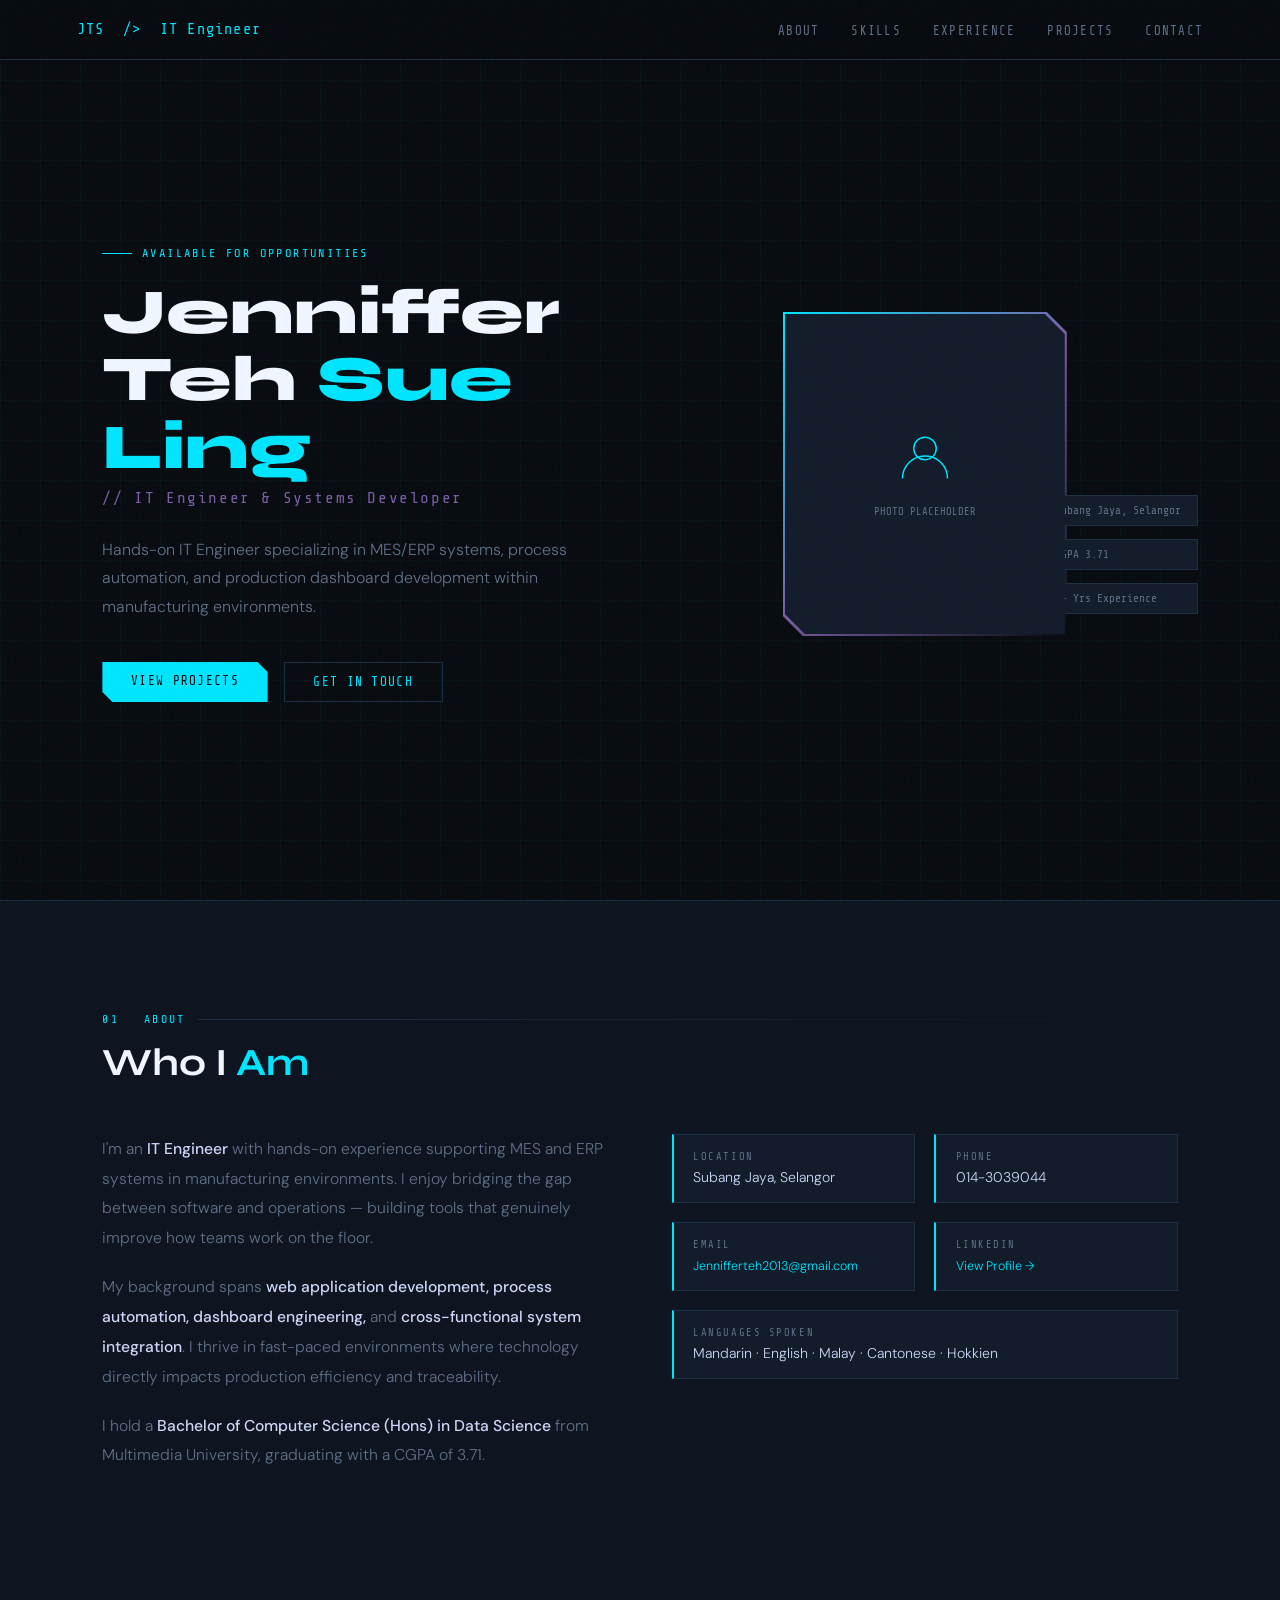
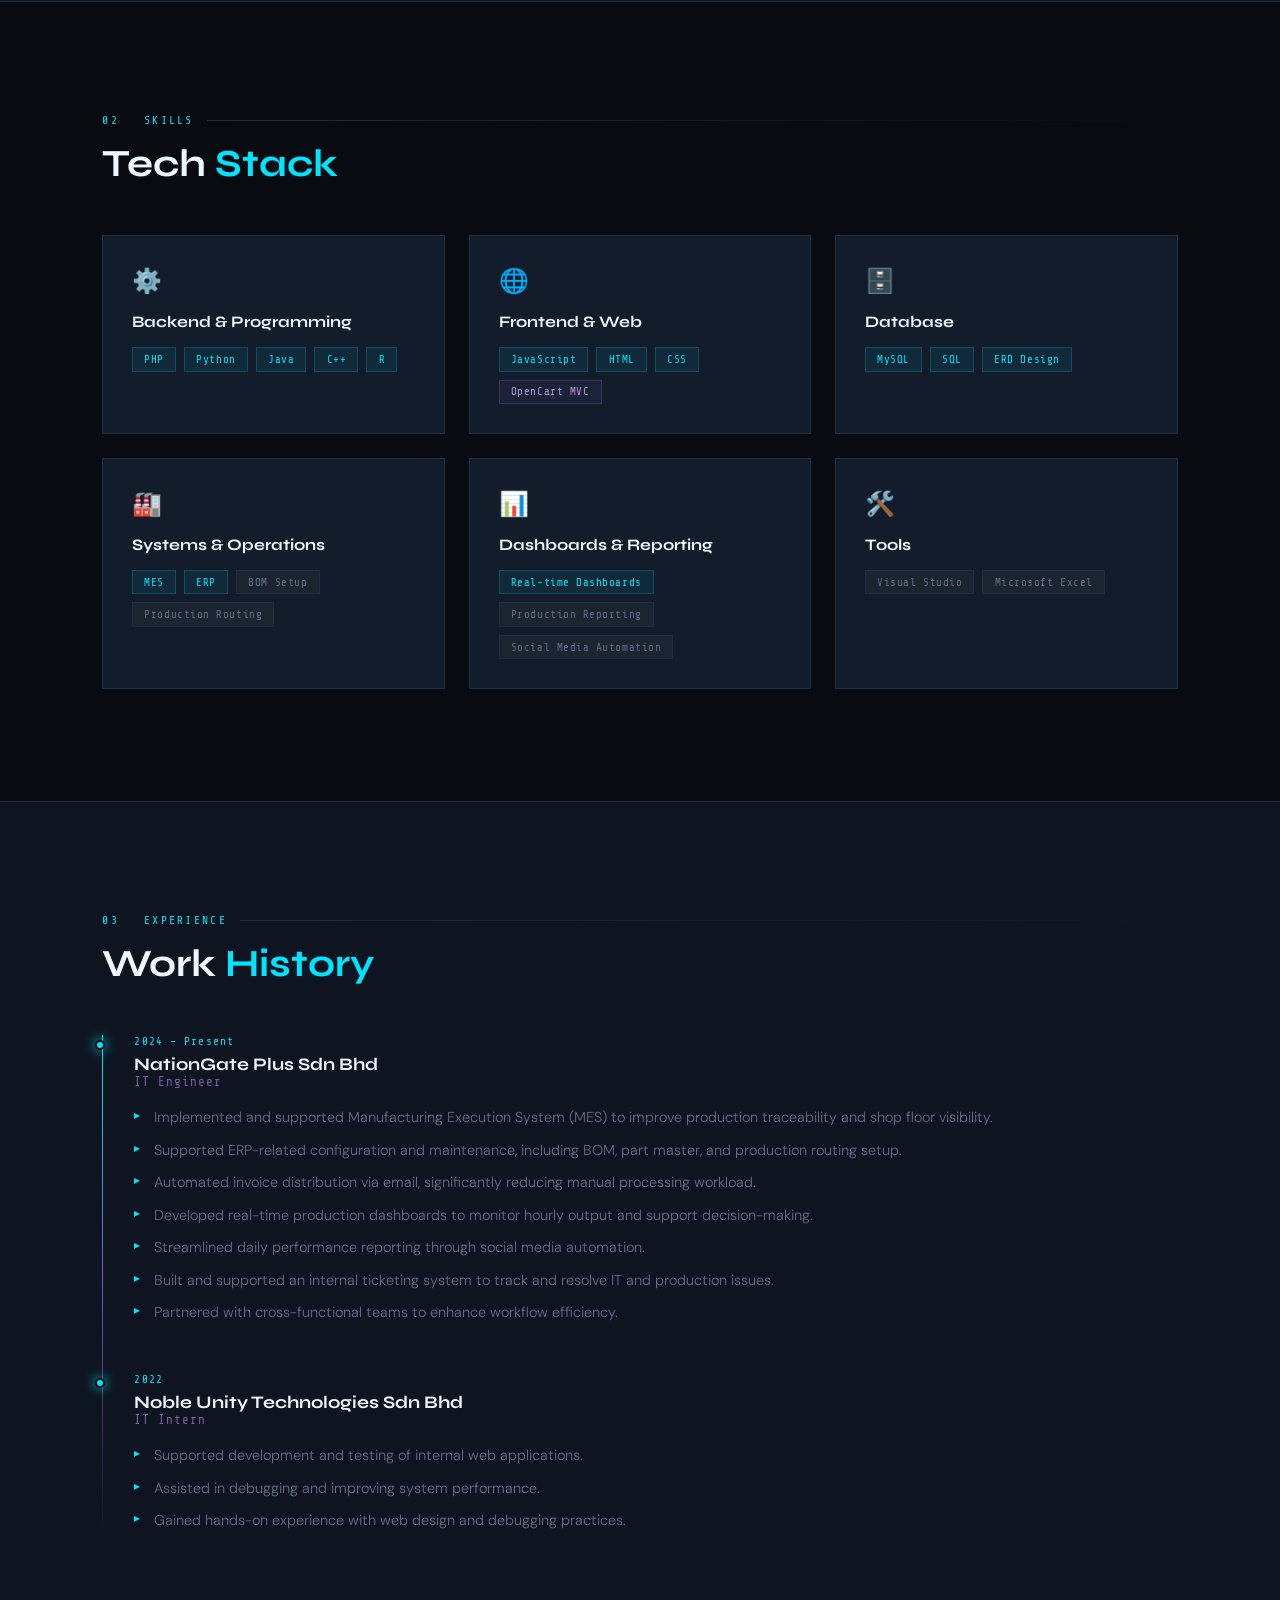
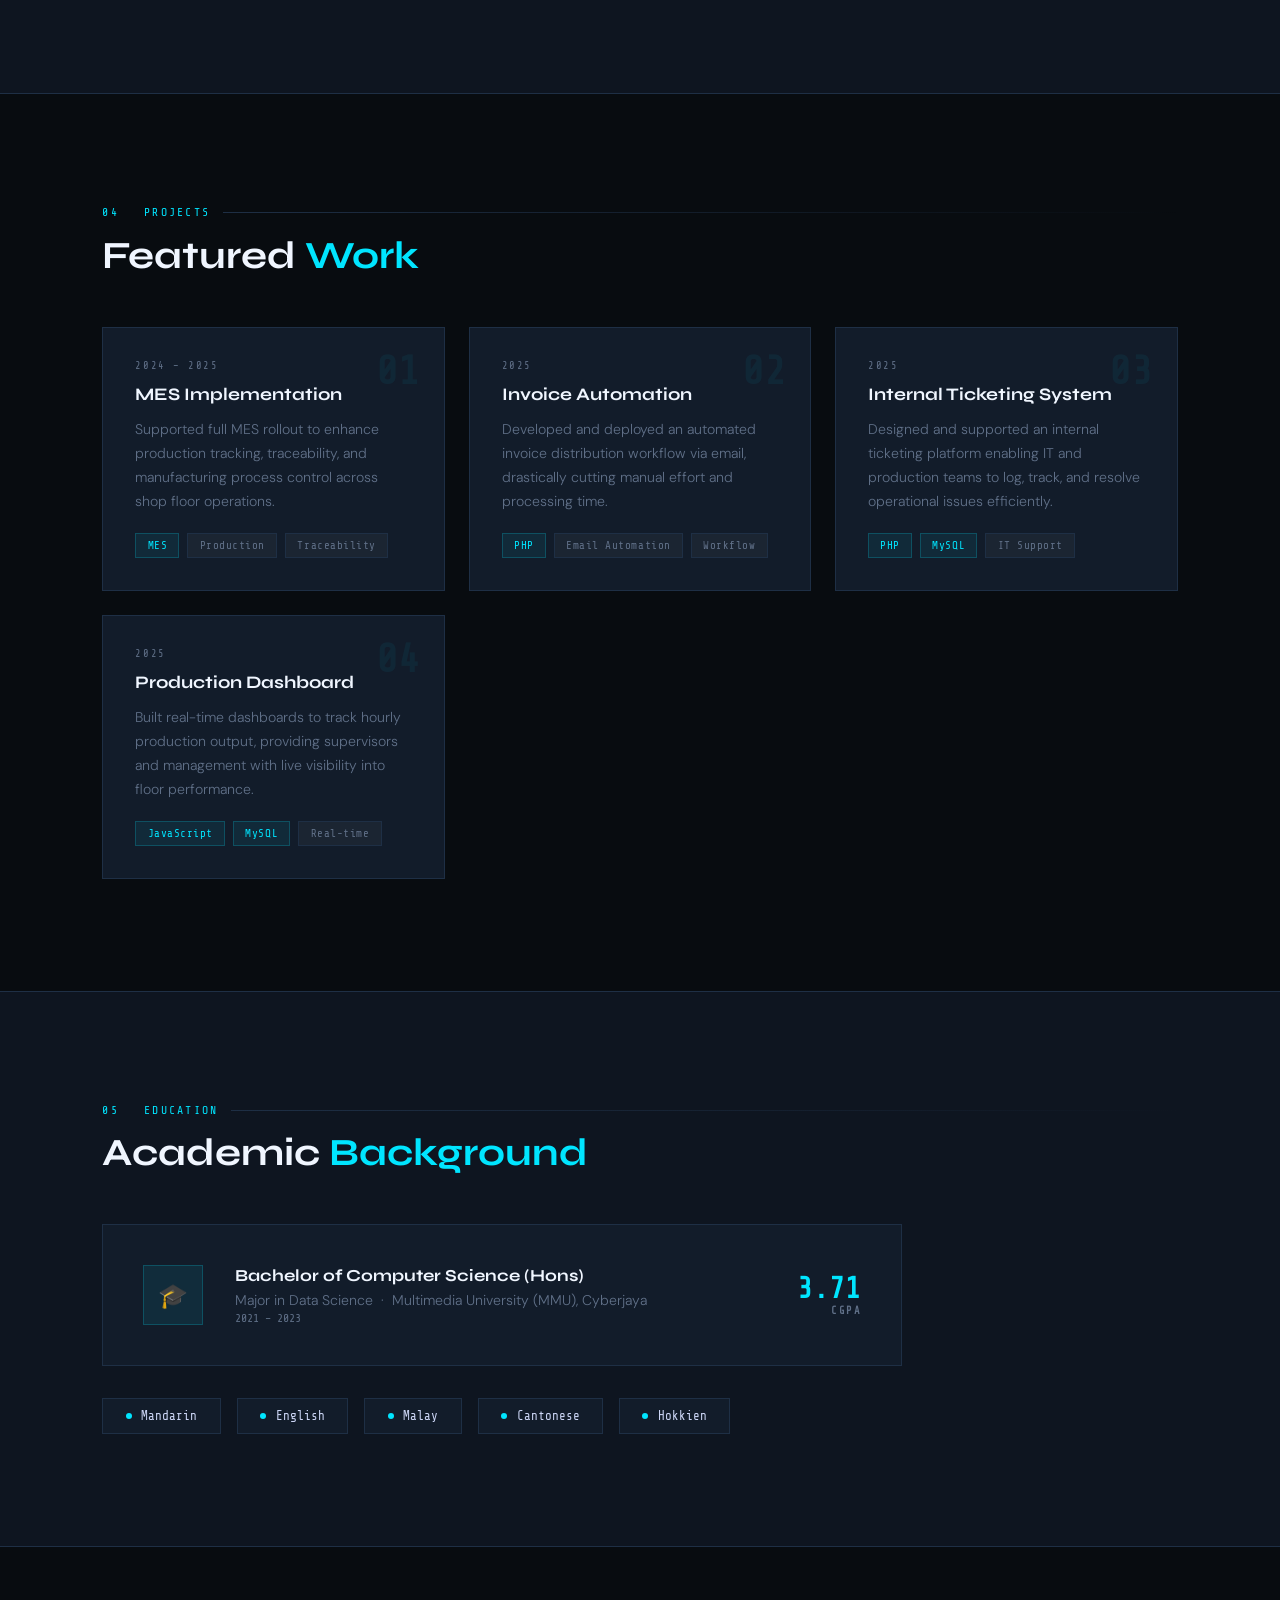
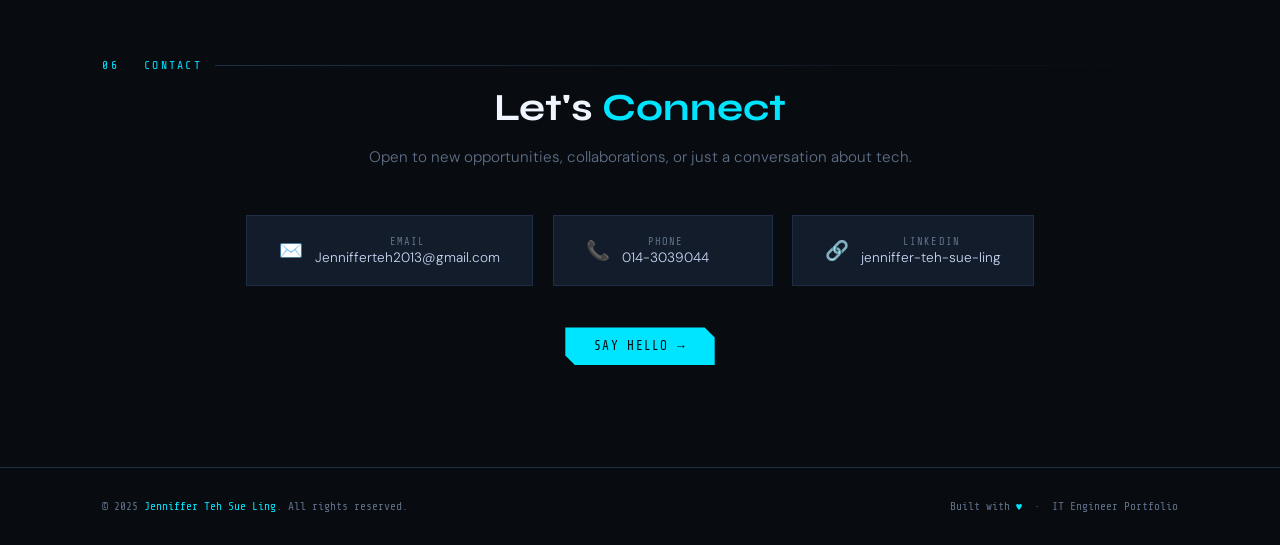
==== index.html @ 72addc59 "Rename jenniffer_portfolio.html to index.html" ====
<!DOCTYPE html>
<html lang="en">
<head>
  <meta charset="UTF-8" />
  <meta name="viewport" content="width=device-width, initial-scale=1.0"/>
  <title>Jenniffer Teh Sue Ling | IT Engineer</title>
  <link href="https://fonts.googleapis.com/css2?family=Share+Tech+Mono&family=Syne:wght@400;600;700;800&family=DM+Sans:wght@300;400;500&display=swap" rel="stylesheet"/>
  <style>
    *, *::before, *::after { box-sizing: border-box; margin: 0; padding: 0; }

    :root {
      --bg:        #080c10;
      --surface:   #0e1520;
      --card:      #121c2a;
      --border:    #1e2f45;
      --accent:    #00e5ff;
      --accent2:   #7b5ea7;
      --text:      #ccd6f6;
      --muted:     #607088;
      --white:     #f0f6ff;
      --mono:      'Share Tech Mono', monospace;
      --head:      'Syne', sans-serif;
      --body:      'DM Sans', sans-serif;
    }

    html { scroll-behavior: smooth; }

    body {
      background: var(--bg);
      color: var(--text);
      font-family: var(--body);
      font-weight: 300;
      overflow-x: hidden;
    }

    /* ── NOISE OVERLAY ── */
    body::before {
      content: '';
      position: fixed; inset: 0;
      background-image: url("data:image/svg+xml,%3Csvg viewBox='0 0 256 256' xmlns='http://www.w3.org/2000/svg'%3E%3Cfilter id='noise'%3E%3CfeTurbulence type='fractalNoise' baseFrequency='0.9' numOctaves='4' stitchTiles='stitch'/%3E%3C/filter%3E%3Crect width='100%25' height='100%25' filter='url(%23noise)' opacity='0.04'/%3E%3C/svg%3E");
      pointer-events: none; z-index: 999; opacity: .5;
    }

    /* ── GRID BACKGROUND ── */
    .grid-bg {
      position: fixed; inset: 0; z-index: 0;
      background-image:
        linear-gradient(rgba(0,229,255,.03) 1px, transparent 1px),
        linear-gradient(90deg, rgba(0,229,255,.03) 1px, transparent 1px);
      background-size: 40px 40px;
    }

    /* ── NAV ── */
    nav {
      position: fixed; top: 0; left: 0; right: 0; z-index: 100;
      display: flex; align-items: center; justify-content: space-between;
      padding: 1.2rem 6%;
      background: rgba(8,12,16,.85);
      backdrop-filter: blur(14px);
      border-bottom: 1px solid var(--border);
    }
    .nav-logo {
      font-family: var(--mono);
      color: var(--accent);
      font-size: .95rem;
      letter-spacing: .08em;
    }
    .nav-links { display: flex; gap: 2rem; list-style: none; }
    .nav-links a {
      font-family: var(--mono);
      font-size: .78rem;
      color: var(--muted);
      text-decoration: none;
      letter-spacing: .1em;
      text-transform: uppercase;
      transition: color .3s;
    }
    .nav-links a:hover { color: var(--accent); }

    /* ── SECTIONS ── */
    section { position: relative; z-index: 1; }

    /* ── HERO ── */
    #hero {
      min-height: 100vh;
      display: grid;
      grid-template-columns: 1fr 1fr;
      align-items: center;
      padding: 8rem 8% 5rem;
      gap: 4rem;
    }
    .hero-label {
      font-family: var(--mono);
      font-size: .75rem;
      color: var(--accent);
      letter-spacing: .2em;
      text-transform: uppercase;
      margin-bottom: 1.2rem;
      display: flex; align-items: center; gap: .6rem;
    }
    .hero-label::before {
      content: ''; width: 30px; height: 1px; background: var(--accent);
    }
    .hero-name {
      font-family: var(--head);
      font-size: clamp(2.8rem, 5vw, 4.5rem);
      font-weight: 800;
      line-height: 1.05;
      color: var(--white);
      margin-bottom: .5rem;
    }
    .hero-name span { color: var(--accent); }
    .hero-title {
      font-family: var(--mono);
      font-size: 1rem;
      color: var(--accent2);
      margin-bottom: 1.8rem;
      letter-spacing: .1em;
    }
    .hero-desc {
      font-size: 1rem;
      line-height: 1.8;
      color: var(--muted);
      max-width: 480px;
      margin-bottom: 2.5rem;
    }
    .hero-btns { display: flex; gap: 1rem; flex-wrap: wrap; }
    .btn-primary {
      padding: .75rem 1.8rem;
      background: var(--accent);
      color: #080c10;
      font-family: var(--mono);
      font-size: .8rem;
      letter-spacing: .1em;
      text-transform: uppercase;
      border: none; cursor: pointer;
      text-decoration: none;
      clip-path: polygon(0 0, calc(100% - 10px) 0, 100% 10px, 100% 100%, 10px 100%, 0 calc(100% - 10px));
      transition: opacity .3s;
    }
    .btn-primary:hover { opacity: .85; }
    .btn-outline {
      padding: .75rem 1.8rem;
      background: transparent;
      color: var(--accent);
      font-family: var(--mono);
      font-size: .8rem;
      letter-spacing: .1em;
      text-transform: uppercase;
      border: 1px solid var(--border);
      cursor: pointer;
      text-decoration: none;
      transition: border-color .3s, color .3s;
    }
    .btn-outline:hover { border-color: var(--accent); }

    /* ── HERO PHOTO SIDE ── */
    .hero-visual {
      display: flex; justify-content: center; align-items: center;
      position: relative;
    }
    .photo-frame {
      width: 280px; height: 320px;
      position: relative;
    }
    .photo-frame::before {
      content: '';
      position: absolute; inset: -2px;
      background: linear-gradient(135deg, var(--accent), var(--accent2), transparent);
      clip-path: polygon(0 0, calc(100% - 20px) 0, 100% 20px, 100% 100%, 20px 100%, 0 calc(100% - 20px));
      animation: borderPulse 3s ease-in-out infinite;
    }
    @keyframes borderPulse {
      0%,100% { opacity: 1; } 50% { opacity: .5; }
    }
    .photo-inner {
      position: relative; z-index: 1;
      width: 100%; height: 100%;
      background: var(--card);
      clip-path: polygon(0 0, calc(100% - 20px) 0, 100% 20px, 100% 100%, 20px 100%, 0 calc(100% - 20px));
      display: flex; align-items: center; justify-content: center;
      overflow: hidden;
    }
    .photo-placeholder {
      font-family: var(--mono);
      font-size: .75rem;
      color: var(--muted);
      text-align: center;
      line-height: 2;
    }
    .photo-placeholder svg { width: 60px; height: 60px; margin-bottom: .5rem; }

    .hero-stats {
      position: absolute; right: -20px; bottom: 20px;
      display: flex; flex-direction: column; gap: .8rem;
    }
    .stat-chip {
      background: var(--card);
      border: 1px solid var(--border);
      padding: .5rem 1rem;
      font-family: var(--mono);
      font-size: .7rem;
      color: var(--accent);
      display: flex; align-items: center; gap: .5rem;
    }
    .stat-chip span { color: var(--muted); }

    /* ── SECTION HEADERS ── */
    .section-label {
      font-family: var(--mono);
      font-size: .72rem;
      color: var(--accent);
      letter-spacing: .2em;
      text-transform: uppercase;
      display: flex; align-items: center; gap: .8rem;
      margin-bottom: .8rem;
    }
    .section-label::after {
      content: ''; flex: 1; height: 1px;
      background: linear-gradient(90deg, var(--border), transparent);
    }
    .section-title {
      font-family: var(--head);
      font-size: clamp(1.8rem, 3vw, 2.5rem);
      font-weight: 700;
      color: var(--white);
      margin-bottom: 3rem;
    }
    .section-title span { color: var(--accent); }

    /* ── ABOUT ── */
    #about {
      padding: 7rem 8%;
      background: var(--surface);
      border-top: 1px solid var(--border);
      border-bottom: 1px solid var(--border);
    }
    .about-grid {
      display: grid;
      grid-template-columns: 1fr 1fr;
      gap: 4rem;
      align-items: start;
    }
    .about-text p {
      font-size: .98rem;
      line-height: 1.9;
      color: var(--muted);
      margin-bottom: 1.2rem;
    }
    .about-text p strong { color: var(--text); font-weight: 500; }
    .info-grid {
      display: grid;
      grid-template-columns: 1fr 1fr;
      gap: 1.2rem;
    }
    .info-item {
      padding: 1rem 1.2rem;
      background: var(--card);
      border: 1px solid var(--border);
      border-left: 2px solid var(--accent);
    }
    .info-label {
      font-family: var(--mono);
      font-size: .65rem;
      color: var(--muted);
      letter-spacing: .15em;
      text-transform: uppercase;
      margin-bottom: .3rem;
    }
    .info-value { font-size: .88rem; color: var(--text); }
    .info-value a { color: var(--accent); text-decoration: none; font-size: .78rem; }

    /* ── SKILLS ── */
    #skills { padding: 7rem 8%; }
    .skills-grid {
      display: grid;
      grid-template-columns: repeat(auto-fit, minmax(260px, 1fr));
      gap: 1.5rem;
    }
    .skill-card {
      background: var(--card);
      border: 1px solid var(--border);
      padding: 1.8rem;
      position: relative;
      overflow: hidden;
      transition: border-color .3s, transform .3s;
    }
    .skill-card:hover { border-color: var(--accent); transform: translateY(-4px); }
    .skill-card::before {
      content: '';
      position: absolute; top: 0; left: 0; right: 0; height: 2px;
      background: linear-gradient(90deg, var(--accent), var(--accent2));
      transform: scaleX(0); transform-origin: left;
      transition: transform .4s;
    }
    .skill-card:hover::before { transform: scaleX(1); }
    .skill-card-icon {
      font-size: 1.5rem; margin-bottom: 1rem;
    }
    .skill-card-title {
      font-family: var(--head);
      font-weight: 700;
      font-size: 1rem;
      color: var(--white);
      margin-bottom: 1rem;
    }
    .skill-tags { display: flex; flex-wrap: wrap; gap: .5rem; }
    .tag {
      font-family: var(--mono);
      font-size: .68rem;
      padding: .3rem .7rem;
      background: rgba(0,229,255,.07);
      border: 1px solid rgba(0,229,255,.2);
      color: var(--accent);
      letter-spacing: .05em;
    }
    .tag.purple {
      background: rgba(123,94,167,.1);
      border-color: rgba(123,94,167,.3);
      color: #b39ddb;
    }
    .tag.grey {
      background: rgba(255,255,255,.04);
      border-color: var(--border);
      color: var(--muted);
    }

    /* ── EXPERIENCE ── */
    #experience {
      padding: 7rem 8%;
      background: var(--surface);
      border-top: 1px solid var(--border);
      border-bottom: 1px solid var(--border);
    }
    .timeline { position: relative; padding-left: 2rem; }
    .timeline::before {
      content: '';
      position: absolute; left: 0; top: 0; bottom: 0; width: 1px;
      background: linear-gradient(180deg, var(--accent), var(--accent2), transparent);
    }
    .timeline-item { position: relative; margin-bottom: 3rem; }
    .timeline-dot {
      position: absolute; left: -2.45rem; top: .3rem;
      width: 10px; height: 10px;
      background: var(--accent);
      border: 2px solid var(--bg);
      border-radius: 50%;
      box-shadow: 0 0 12px var(--accent);
    }
    .timeline-period {
      font-family: var(--mono);
      font-size: .7rem;
      color: var(--accent);
      letter-spacing: .1em;
      margin-bottom: .4rem;
    }
    .timeline-company {
      font-family: var(--head);
      font-weight: 700;
      font-size: 1.1rem;
      color: var(--white);
    }
    .timeline-role {
      font-family: var(--mono);
      font-size: .78rem;
      color: var(--accent2);
      margin-bottom: 1rem;
      letter-spacing: .08em;
    }
    .timeline-list { list-style: none; }
    .timeline-list li {
      font-size: .9rem;
      color: var(--muted);
      line-height: 1.7;
      padding-left: 1.2rem;
      position: relative;
      margin-bottom: .5rem;
    }
    .timeline-list li::before {
      content: '▸';
      position: absolute; left: 0;
      color: var(--accent);
      font-size: .75rem;
    }

    /* ── PROJECTS ── */
    #projects { padding: 7rem 8%; }
    .projects-grid {
      display: grid;
      grid-template-columns: repeat(auto-fit, minmax(280px, 1fr));
      gap: 1.5rem;
    }
    .project-card {
      background: var(--card);
      border: 1px solid var(--border);
      padding: 2rem;
      position: relative;
      overflow: hidden;
      transition: border-color .3s, transform .3s;
    }
    .project-card:hover { border-color: var(--accent2); transform: translateY(-5px); }
    .project-year {
      font-family: var(--mono);
      font-size: .65rem;
      color: var(--muted);
      letter-spacing: .15em;
      margin-bottom: .8rem;
    }
    .project-title {
      font-family: var(--head);
      font-weight: 700;
      font-size: 1.1rem;
      color: var(--white);
      margin-bottom: .8rem;
    }
    .project-desc {
      font-size: .88rem;
      line-height: 1.7;
      color: var(--muted);
      margin-bottom: 1.2rem;
    }
    .project-num {
      position: absolute; top: 1.5rem; right: 1.5rem;
      font-family: var(--mono);
      font-size: 2.5rem;
      color: rgba(0,229,255,.06);
      font-weight: 800;
      line-height: 1;
    }

    /* ── EDUCATION ── */
    #education {
      padding: 7rem 8%;
      background: var(--surface);
      border-top: 1px solid var(--border);
      border-bottom: 1px solid var(--border);
    }
    .edu-card {
      background: var(--card);
      border: 1px solid var(--border);
      padding: 2.5rem;
      display: grid;
      grid-template-columns: auto 1fr auto;
      gap: 2rem;
      align-items: center;
      max-width: 800px;
    }
    .edu-icon {
      width: 60px; height: 60px;
      background: rgba(0,229,255,.08);
      border: 1px solid rgba(0,229,255,.2);
      display: flex; align-items: center; justify-content: center;
      font-size: 1.5rem;
    }
    .edu-degree {
      font-family: var(--head);
      font-weight: 700;
      font-size: 1.05rem;
      color: var(--white);
      margin-bottom: .3rem;
    }
    .edu-school {
      font-size: .88rem; color: var(--muted); margin-bottom: .2rem;
    }
    .edu-period {
      font-family: var(--mono);
      font-size: .72rem; color: var(--muted);
    }
    .edu-cgpa {
      font-family: var(--mono);
      font-size: 1.8rem;
      font-weight: 800;
      color: var(--accent);
      text-align: right;
    }
    .edu-cgpa span {
      display: block;
      font-size: .65rem;
      color: var(--muted);
      letter-spacing: .15em;
      text-transform: uppercase;
    }

    /* ── LANGUAGES ── */
    .lang-row {
      display: flex; flex-wrap: wrap; gap: 1rem; margin-top: 2rem;
    }
    .lang-chip {
      padding: .6rem 1.4rem;
      background: var(--card);
      border: 1px solid var(--border);
      font-family: var(--mono);
      font-size: .78rem;
      color: var(--text);
      display: flex; align-items: center; gap: .6rem;
    }
    .lang-chip::before {
      content: '';
      width: 6px; height: 6px;
      background: var(--accent);
      border-radius: 50%;
    }

    /* ── CONTACT ── */
    #contact { padding: 7rem 8%; text-align: center; }
    #contact .section-title { margin-bottom: 1rem; }
    #contact p { color: var(--muted); margin-bottom: 3rem; font-size: .95rem; }
    .contact-cards {
      display: flex; flex-wrap: wrap; justify-content: center; gap: 1.2rem;
      margin-bottom: 3rem;
    }
    .contact-card {
      background: var(--card);
      border: 1px solid var(--border);
      padding: 1.2rem 2rem;
      display: flex; align-items: center; gap: .8rem;
      text-decoration: none;
      transition: border-color .3s;
      min-width: 220px;
    }
    .contact-card:hover { border-color: var(--accent); }
    .contact-card-icon { font-size: 1.2rem; }
    .contact-card-label {
      font-family: var(--mono);
      font-size: .65rem;
      color: var(--muted);
      text-transform: uppercase;
      letter-spacing: .1em;
      margin-bottom: .1rem;
    }
    .contact-card-value {
      font-size: .85rem;
      color: var(--text);
    }

    /* ── FOOTER ── */
    footer {
      padding: 2rem 8%;
      border-top: 1px solid var(--border);
      display: flex; align-items: center; justify-content: space-between;
      font-family: var(--mono);
      font-size: .7rem;
      color: var(--muted);
    }
    footer span { color: var(--accent); }

    /* ── ANIMATIONS ── */
    .fade-up {
      opacity: 0; transform: translateY(30px);
      animation: fadeUp .7s ease forwards;
    }
    @keyframes fadeUp {
      to { opacity: 1; transform: translateY(0); }
    }
    .delay-1 { animation-delay: .15s; }
    .delay-2 { animation-delay: .3s; }
    .delay-3 { animation-delay: .45s; }
    .delay-4 { animation-delay: .6s; }

    /* ── RESPONSIVE ── */
    @media(max-width: 768px) {
      #hero { grid-template-columns: 1fr; text-align: center; padding-top: 7rem; }
      .hero-visual { display: none; }
      .about-grid { grid-template-columns: 1fr; }
      .info-grid { grid-template-columns: 1fr; }
      .edu-card { grid-template-columns: 1fr; text-align: center; }
      .edu-cgpa { text-align: center; }
      nav { padding: 1rem 5%; }
      .nav-links { gap: 1rem; }
      footer { flex-direction: column; gap: .5rem; text-align: center; }
    }
  </style>
</head>
<body>

<div class="grid-bg"></div>

<!-- NAV -->
<nav>
  <div class="nav-logo">JTS &nbsp;/&gt;&nbsp; IT Engineer</div>
  <ul class="nav-links">
    <li><a href="#about">About</a></li>
    <li><a href="#skills">Skills</a></li>
    <li><a href="#experience">Experience</a></li>
    <li><a href="#projects">Projects</a></li>
    <li><a href="#contact">Contact</a></li>
  </ul>
</nav>

<!-- HERO -->
<section id="hero">
  <div class="hero-content">
    <div class="hero-label fade-up">Available for opportunities</div>
    <h1 class="hero-name fade-up delay-1">Jenniffer<br>Teh <span>Sue Ling</span></h1>
    <div class="hero-title fade-up delay-2">// IT Engineer &amp; Systems Developer</div>
    <p class="hero-desc fade-up delay-3">
      Hands-on IT Engineer specializing in MES/ERP systems, process automation, and production dashboard development within manufacturing environments.
    </p>
    <div class="hero-btns fade-up delay-4">
      <a href="#projects" class="btn-primary">View Projects</a>
      <a href="#contact" class="btn-outline">Get In Touch</a>
    </div>
  </div>

  <div class="hero-visual fade-up delay-2">
    <div class="photo-frame">
      <div class="photo-inner">
        <div class="photo-placeholder">
          <svg viewBox="0 0 64 64" fill="none" xmlns="http://www.w3.org/2000/svg">
            <circle cx="32" cy="24" r="12" stroke="#00e5ff" stroke-width="1.5"/>
            <path d="M8 56c0-13.255 10.745-24 24-24s24 10.745 24 24" stroke="#00e5ff" stroke-width="1.5"/>
          </svg>
          <div style="color:#607088;font-size:.65rem;">PHOTO PLACEHOLDER</div>
        </div>
      </div>
    </div>
    <div class="hero-stats">
      <div class="stat-chip">📍 <span>Subang Jaya, Selangor</span></div>
      <div class="stat-chip">🎓 <span>CGPA 3.71</span></div>
      <div class="stat-chip">💼 <span>2+ Yrs Experience</span></div>
    </div>
  </div>
</section>

<!-- ABOUT -->
<section id="about">
  <div class="section-label">01 &nbsp; About</div>
  <h2 class="section-title">Who I <span>Am</span></h2>
  <div class="about-grid">
    <div class="about-text">
      <p>I'm an <strong>IT Engineer</strong> with hands-on experience supporting MES and ERP systems in manufacturing environments. I enjoy bridging the gap between software and operations — building tools that genuinely improve how teams work on the floor.</p>
      <p>My background spans <strong>web application development, process automation, dashboard engineering,</strong> and <strong>cross-functional system integration</strong>. I thrive in fast-paced environments where technology directly impacts production efficiency and traceability.</p>
      <p>I hold a <strong>Bachelor of Computer Science (Hons) in Data Science</strong> from Multimedia University, graduating with a CGPA of 3.71.</p>
    </div>
    <div class="info-grid">
      <div class="info-item">
        <div class="info-label">Location</div>
        <div class="info-value">Subang Jaya, Selangor</div>
      </div>
      <div class="info-item">
        <div class="info-label">Phone</div>
        <div class="info-value">014-3039044</div>
      </div>
      <div class="info-item">
        <div class="info-label">Email</div>
        <div class="info-value"><a href="mailto:Jennifferteh2013@gmail.com">Jennifferteh2013@gmail.com</a></div>
      </div>
      <div class="info-item">
        <div class="info-label">LinkedIn</div>
        <div class="info-value"><a href="https://www.linkedin.com/in/jenniffer-teh-sue-ling-120233326/" target="_blank">View Profile →</a></div>
      </div>
      <div class="info-item" style="grid-column: span 2;">
        <div class="info-label">Languages Spoken</div>
        <div class="info-value">Mandarin · English · Malay · Cantonese · Hokkien</div>
      </div>
    </div>
  </div>
</section>

<!-- SKILLS -->
<section id="skills">
  <div class="section-label">02 &nbsp; Skills</div>
  <h2 class="section-title">Tech <span>Stack</span></h2>
  <div class="skills-grid">
    <div class="skill-card">
      <div class="skill-card-icon">⚙️</div>
      <div class="skill-card-title">Backend & Programming</div>
      <div class="skill-tags">
        <span class="tag">PHP</span>
        <span class="tag">Python</span>
        <span class="tag">Java</span>
        <span class="tag">C++</span>
        <span class="tag">R</span>
      </div>
    </div>
    <div class="skill-card">
      <div class="skill-card-icon">🌐</div>
      <div class="skill-card-title">Frontend & Web</div>
      <div class="skill-tags">
        <span class="tag">JavaScript</span>
        <span class="tag">HTML</span>
        <span class="tag">CSS</span>
        <span class="tag purple">OpenCart MVC</span>
      </div>
    </div>
    <div class="skill-card">
      <div class="skill-card-icon">🗄️</div>
      <div class="skill-card-title">Database</div>
      <div class="skill-tags">
        <span class="tag">MySQL</span>
        <span class="tag">SQL</span>
        <span class="tag">ERD Design</span>
      </div>
    </div>
    <div class="skill-card">
      <div class="skill-card-icon">🏭</div>
      <div class="skill-card-title">Systems & Operations</div>
      <div class="skill-tags">
        <span class="tag">MES</span>
        <span class="tag">ERP</span>
        <span class="tag grey">BOM Setup</span>
        <span class="tag grey">Production Routing</span>
      </div>
    </div>
    <div class="skill-card">
      <div class="skill-card-icon">📊</div>
      <div class="skill-card-title">Dashboards & Reporting</div>
      <div class="skill-tags">
        <span class="tag">Real-time Dashboards</span>
        <span class="tag grey">Production Reporting</span>
        <span class="tag grey">Social Media Automation</span>
      </div>
    </div>
    <div class="skill-card">
      <div class="skill-card-icon">🛠️</div>
      <div class="skill-card-title">Tools</div>
      <div class="skill-tags">
        <span class="tag grey">Visual Studio</span>
        <span class="tag grey">Microsoft Excel</span>
      </div>
    </div>
  </div>
</section>

<!-- EXPERIENCE -->
<section id="experience">
  <div class="section-label">03 &nbsp; Experience</div>
  <h2 class="section-title">Work <span>History</span></h2>
  <div class="timeline">

    <div class="timeline-item">
      <div class="timeline-dot"></div>
      <div class="timeline-period">2024 – Present</div>
      <div class="timeline-company">NationGate Plus Sdn Bhd</div>
      <div class="timeline-role">IT Engineer</div>
      <ul class="timeline-list">
        <li>Implemented and supported Manufacturing Execution System (MES) to improve production traceability and shop floor visibility.</li>
        <li>Supported ERP-related configuration and maintenance, including BOM, part master, and production routing setup.</li>
        <li>Automated invoice distribution via email, significantly reducing manual processing workload.</li>
        <li>Developed real-time production dashboards to monitor hourly output and support decision-making.</li>
        <li>Streamlined daily performance reporting through social media automation.</li>
        <li>Built and supported an internal ticketing system to track and resolve IT and production issues.</li>
        <li>Partnered with cross-functional teams to enhance workflow efficiency.</li>
      </ul>
    </div>

    <div class="timeline-item">
      <div class="timeline-dot"></div>
      <div class="timeline-period">2022</div>
      <div class="timeline-company">Noble Unity Technologies Sdn Bhd</div>
      <div class="timeline-role">IT Intern</div>
      <ul class="timeline-list">
        <li>Supported development and testing of internal web applications.</li>
        <li>Assisted in debugging and improving system performance.</li>
        <li>Gained hands-on experience with web design and debugging practices.</li>
      </ul>
    </div>

  </div>
</section>

<!-- PROJECTS -->
<section id="projects">
  <div class="section-label">04 &nbsp; Projects</div>
  <h2 class="section-title">Featured <span>Work</span></h2>
  <div class="projects-grid">

    <div class="project-card">
      <div class="project-num">01</div>
      <div class="project-year">2024 – 2025</div>
      <div class="project-title">MES Implementation</div>
      <p class="project-desc">Supported full MES rollout to enhance production tracking, traceability, and manufacturing process control across shop floor operations.</p>
      <div class="skill-tags">
        <span class="tag">MES</span><span class="tag grey">Production</span><span class="tag grey">Traceability</span>
      </div>
    </div>

    <div class="project-card">
      <div class="project-num">02</div>
      <div class="project-year">2025</div>
      <div class="project-title">Invoice Automation</div>
      <p class="project-desc">Developed and deployed an automated invoice distribution workflow via email, drastically cutting manual effort and processing time.</p>
      <div class="skill-tags">
        <span class="tag">PHP</span><span class="tag grey">Email Automation</span><span class="tag grey">Workflow</span>
      </div>
    </div>

    <div class="project-card">
      <div class="project-num">03</div>
      <div class="project-year">2025</div>
      <div class="project-title">Internal Ticketing System</div>
      <p class="project-desc">Designed and supported an internal ticketing platform enabling IT and production teams to log, track, and resolve operational issues efficiently.</p>
      <div class="skill-tags">
        <span class="tag">PHP</span><span class="tag">MySQL</span><span class="tag grey">IT Support</span>
      </div>
    </div>

    <div class="project-card">
      <div class="project-num">04</div>
      <div class="project-year">2025</div>
      <div class="project-title">Production Dashboard</div>
      <p class="project-desc">Built real-time dashboards to track hourly production output, providing supervisors and management with live visibility into floor performance.</p>
      <div class="skill-tags">
        <span class="tag">JavaScript</span><span class="tag">MySQL</span><span class="tag grey">Real-time</span>
      </div>
    </div>

  </div>
</section>

<!-- EDUCATION -->
<section id="education">
  <div class="section-label">05 &nbsp; Education</div>
  <h2 class="section-title">Academic <span>Background</span></h2>
  <div class="edu-card">
    <div class="edu-icon">🎓</div>
    <div>
      <div class="edu-degree">Bachelor of Computer Science (Hons)</div>
      <div class="edu-school">Major in Data Science &nbsp;·&nbsp; Multimedia University (MMU), Cyberjaya</div>
      <div class="edu-period">2021 – 2023</div>
    </div>
    <div class="edu-cgpa">3.71<span>CGPA</span></div>
  </div>

  <div class="lang-row">
    <div class="lang-chip">Mandarin</div>
    <div class="lang-chip">English</div>
    <div class="lang-chip">Malay</div>
    <div class="lang-chip">Cantonese</div>
    <div class="lang-chip">Hokkien</div>
  </div>
</section>

<!-- CONTACT -->
<section id="contact">
  <div class="section-label" style="justify-content:center;">06 &nbsp; Contact</div>
  <h2 class="section-title">Let's <span>Connect</span></h2>
  <p>Open to new opportunities, collaborations, or just a conversation about tech.</p>
  <div class="contact-cards">
    <a class="contact-card" href="mailto:Jennifferteh2013@gmail.com">
      <div class="contact-card-icon">✉️</div>
      <div>
        <div class="contact-card-label">Email</div>
        <div class="contact-card-value">Jennifferteh2013@gmail.com</div>
      </div>
    </a>
    <a class="contact-card" href="tel:0143039044">
      <div class="contact-card-icon">📞</div>
      <div>
        <div class="contact-card-label">Phone</div>
        <div class="contact-card-value">014-3039044</div>
      </div>
    </a>
    <a class="contact-card" href="https://www.linkedin.com/in/jenniffer-teh-sue-ling-120233326/" target="_blank">
      <div class="contact-card-icon">🔗</div>
      <div>
        <div class="contact-card-label">LinkedIn</div>
        <div class="contact-card-value">jenniffer-teh-sue-ling</div>
      </div>
    </a>
  </div>
  <a href="mailto:Jennifferteh2013@gmail.com" class="btn-primary">Say Hello →</a>
</section>

<!-- FOOTER -->
<footer>
  <div>© 2025 <span>Jenniffer Teh Sue Ling</span>. All rights reserved.</div>
  <div>Built with <span>♥</span> &nbsp;·&nbsp; IT Engineer Portfolio</div>
</footer>

<script>
  // Scroll-triggered fade-in for sections
  const observer = new IntersectionObserver((entries) => {
    entries.forEach(entry => {
      if (entry.isIntersecting) {
        entry.target.style.opacity = '1';
        entry.target.style.transform = 'translateY(0)';
      }
    });
  }, { threshold: 0.1 });

  document.querySelectorAll('.skill-card, .project-card, .timeline-item, .edu-card, .contact-card, .info-item').forEach(el => {
    el.style.opacity = '0';
    el.style.transform = 'translateY(24px)';
    el.style.transition = 'opacity .6s ease, transform .6s ease';
    observer.observe(el);
  });
</script>
</body>
</html>
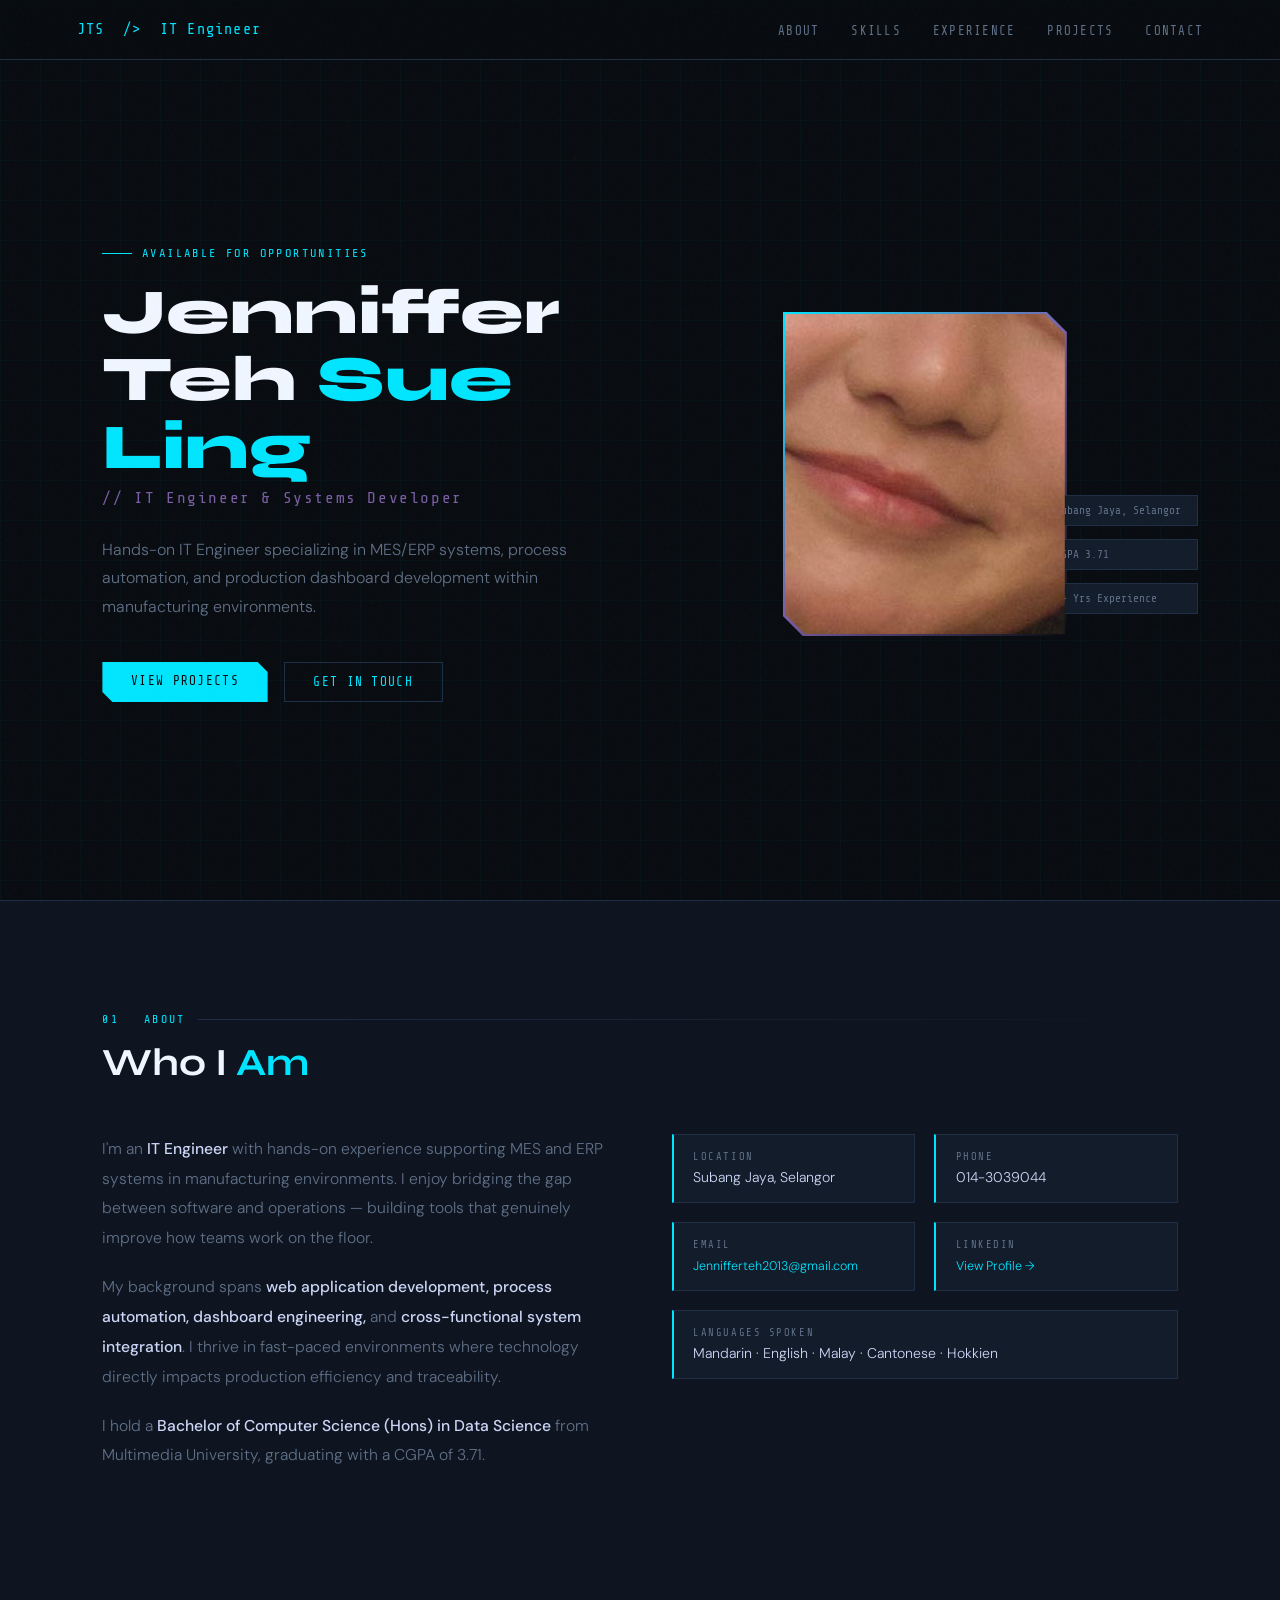
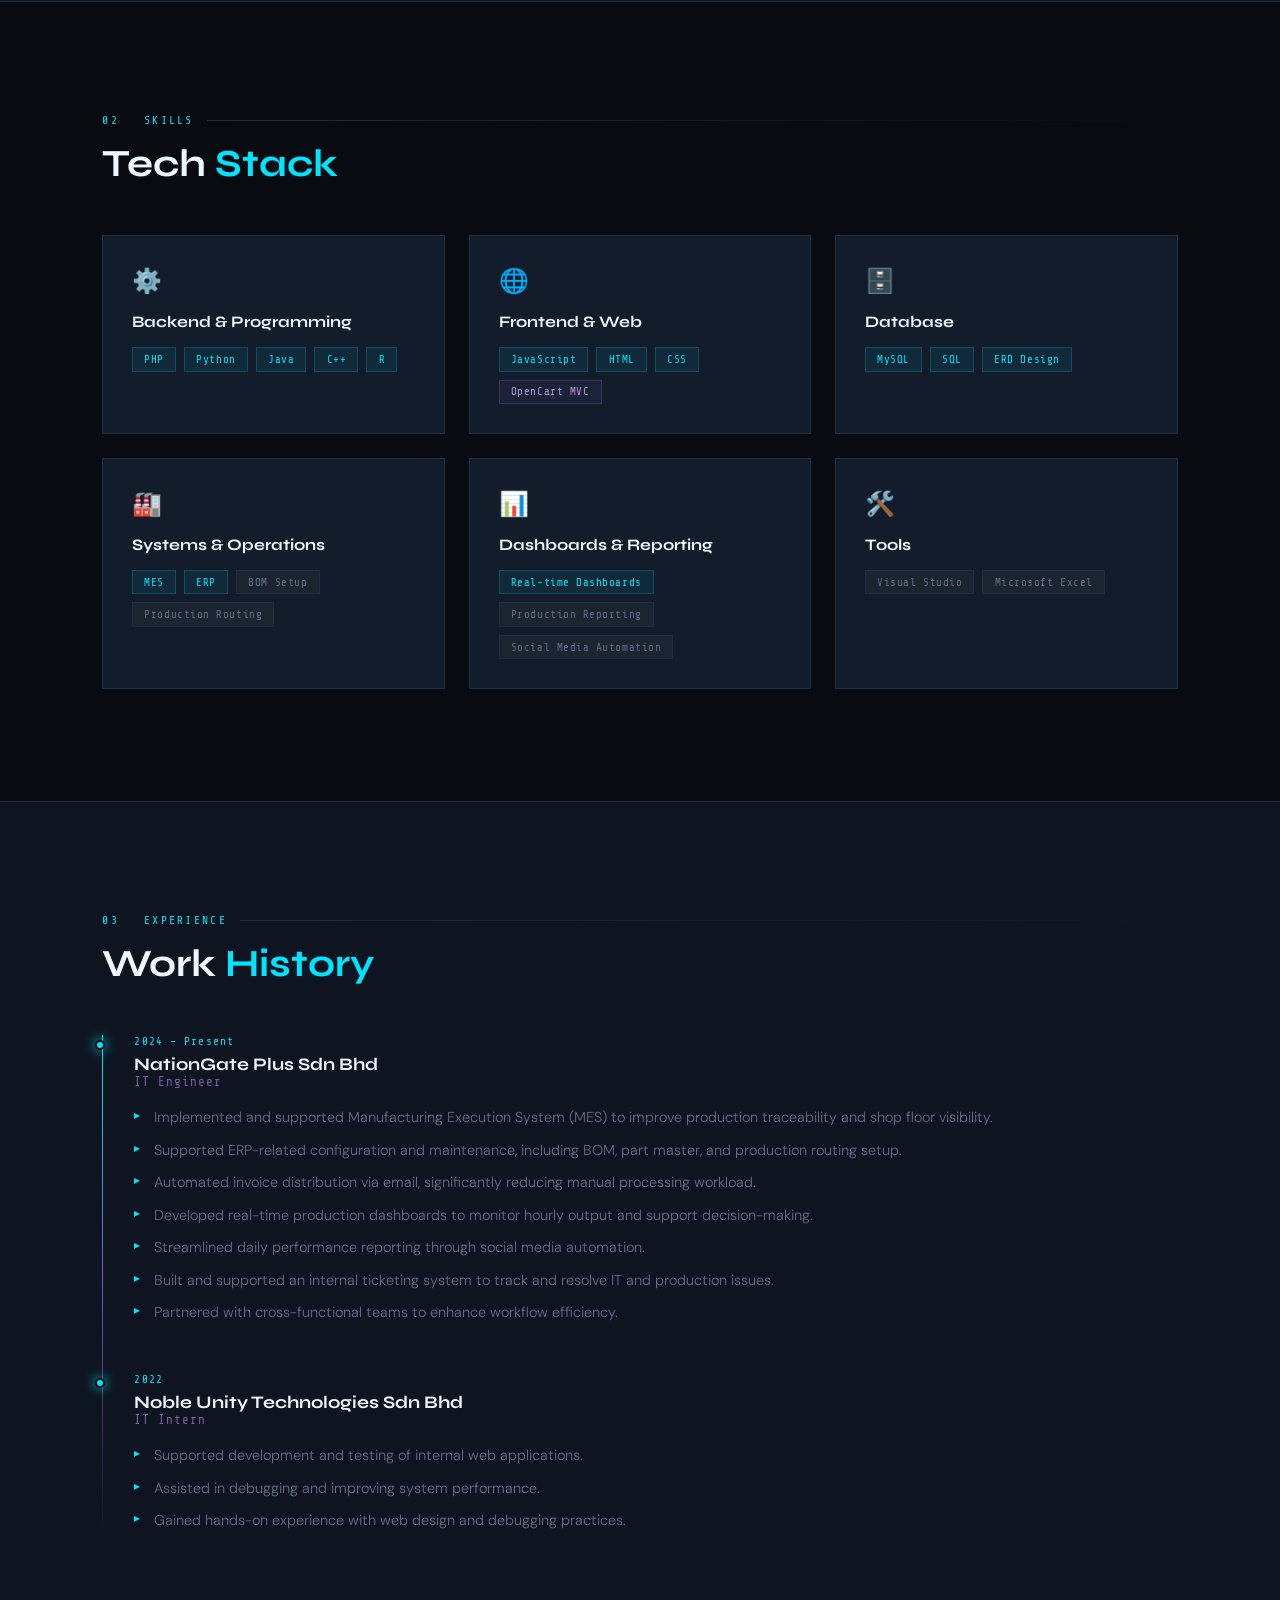
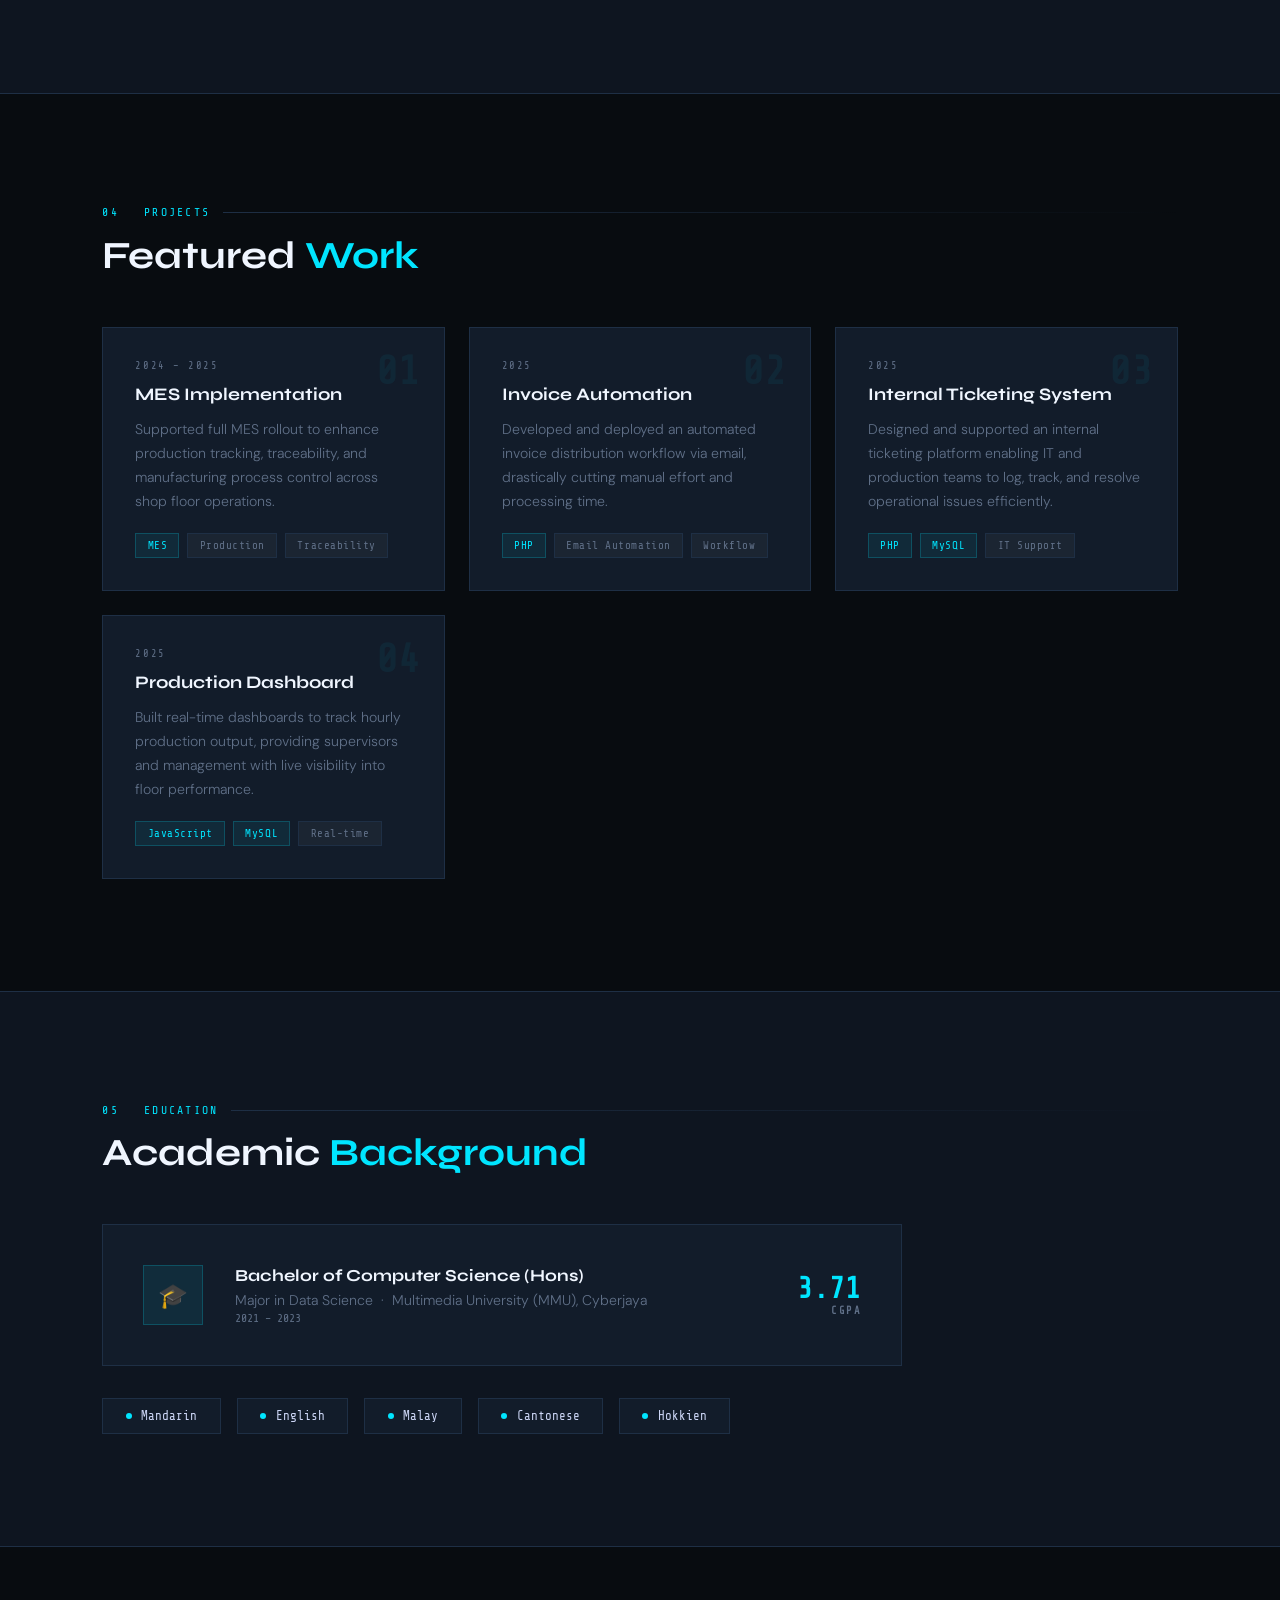
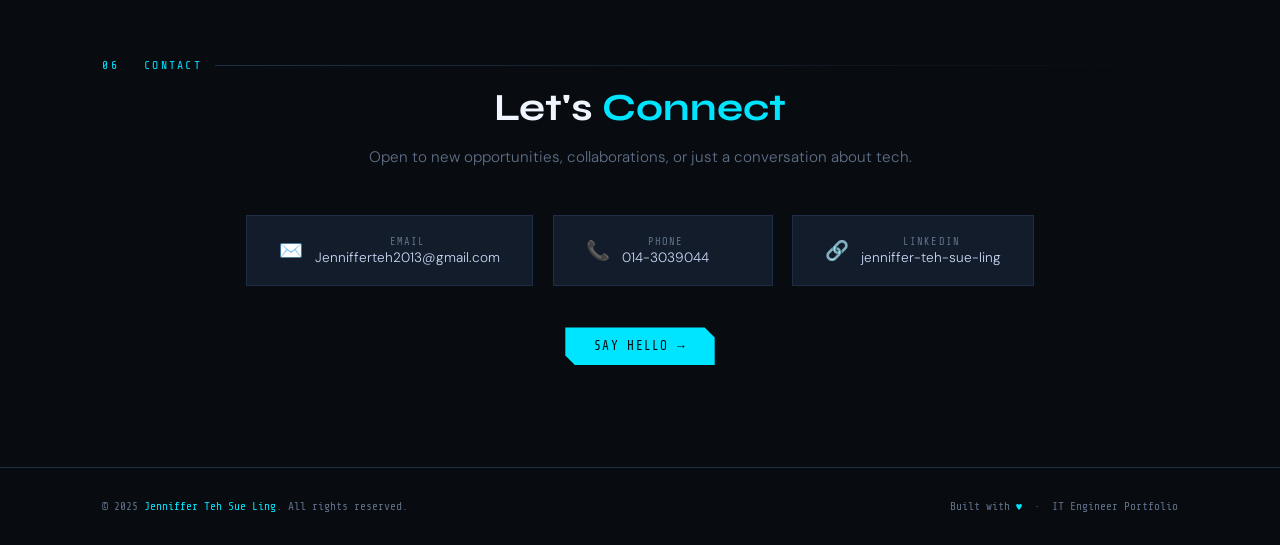
==== commit bc0cb852: "Update index.html" ====
--- a/index.html
+++ b/index.html
@@ -605,13 +605,7 @@
   <div class="hero-visual fade-up delay-2">
     <div class="photo-frame">
       <div class="photo-inner">
-        <div class="photo-placeholder">
-          <svg viewBox="0 0 64 64" fill="none" xmlns="http://www.w3.org/2000/svg">
-            <circle cx="32" cy="24" r="12" stroke="#00e5ff" stroke-width="1.5"/>
-            <path d="M8 56c0-13.255 10.745-24 24-24s24 10.745 24 24" stroke="#00e5ff" stroke-width="1.5"/>
-          </svg>
-          <div style="color:#607088;font-size:.65rem;">PHOTO PLACEHOLDER</div>
-        </div>
+       <img src="images/profile.jpg" class="profile-img" alt="Jenniffer">
       </div>
     </div>
     <div class="hero-stats">
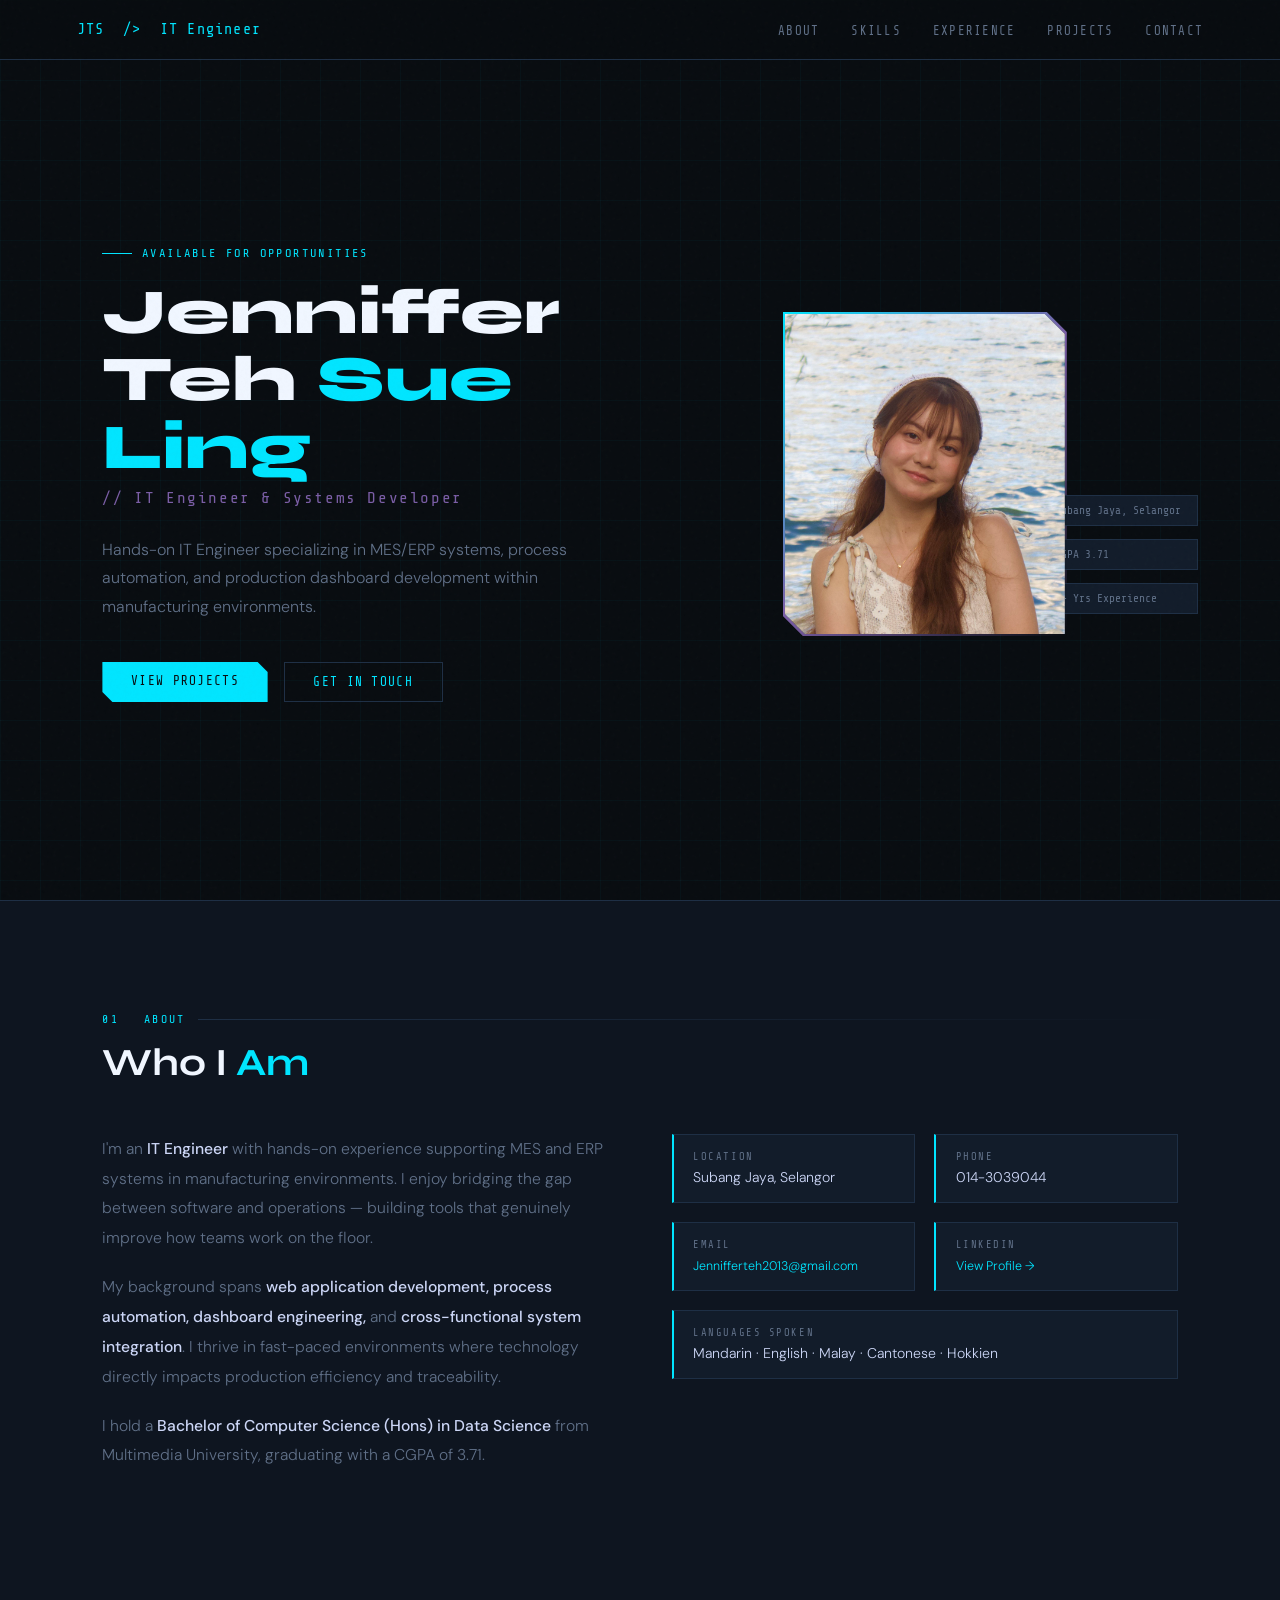
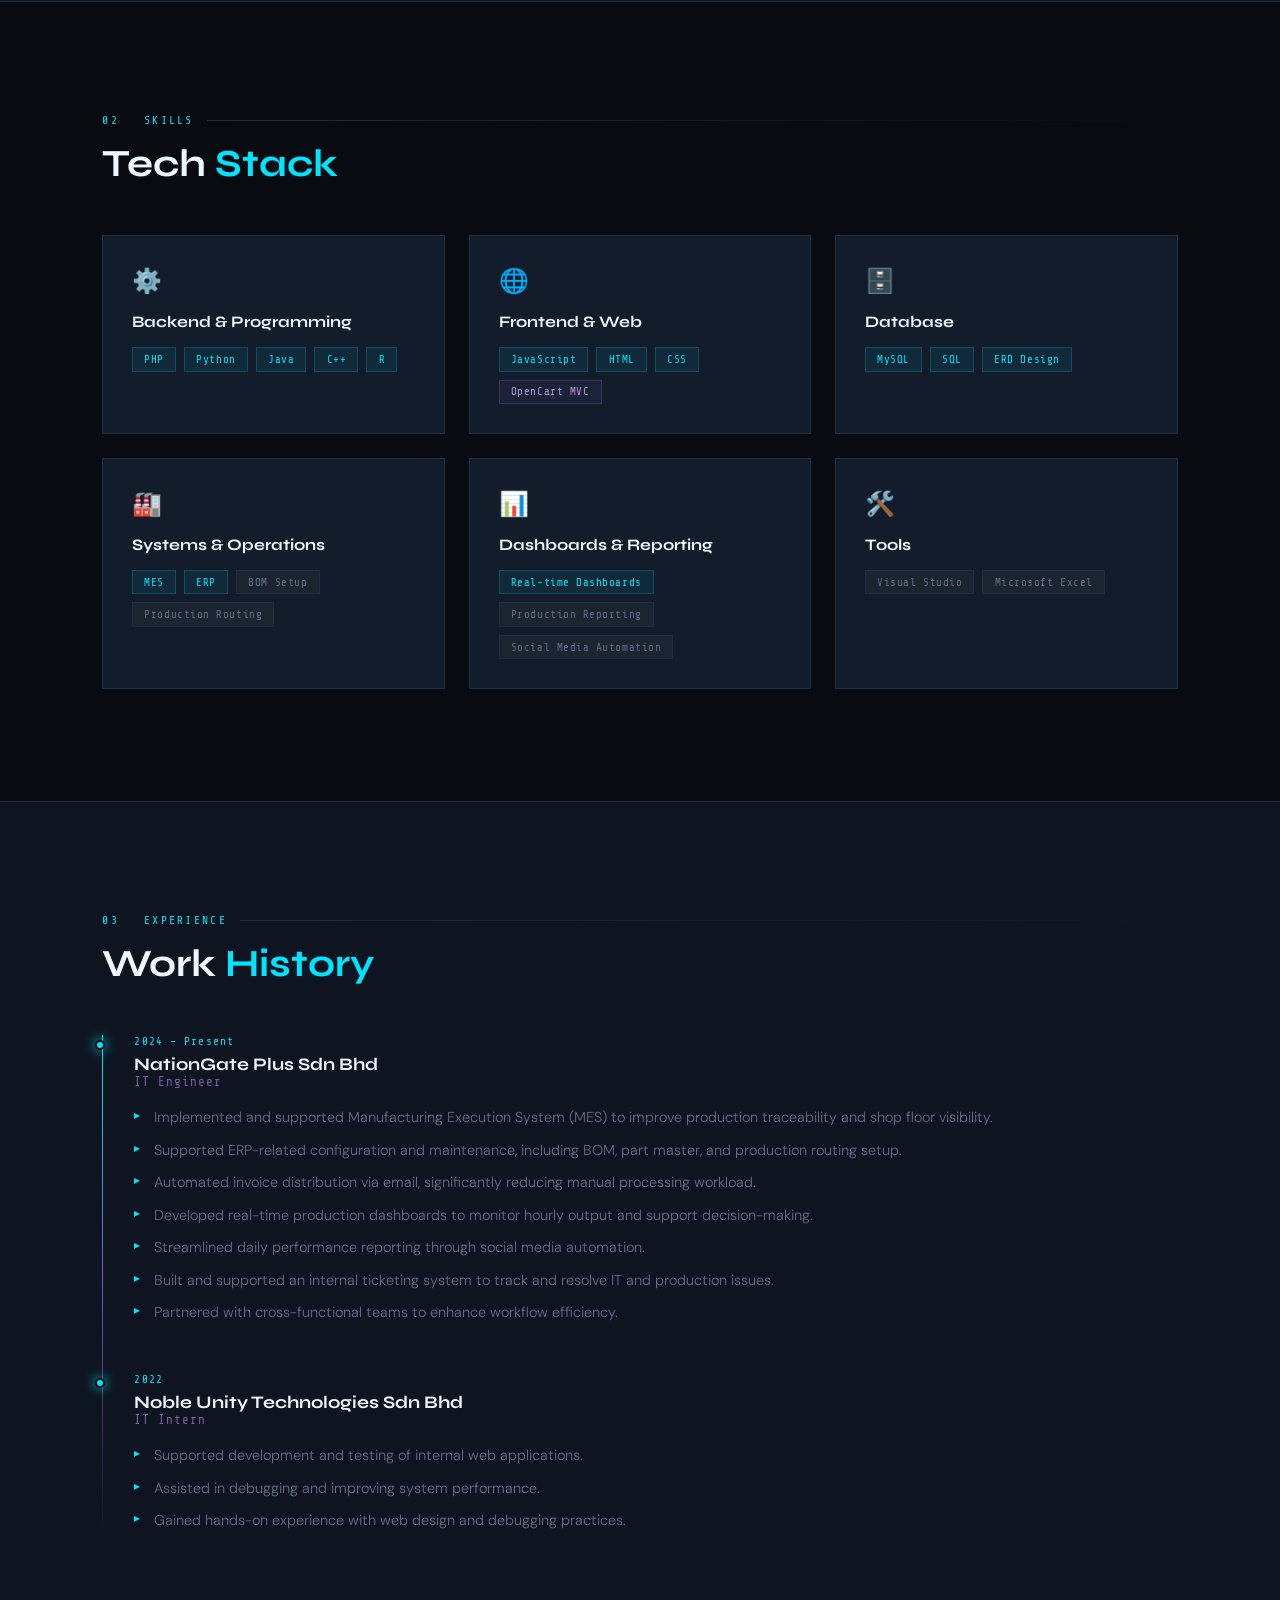
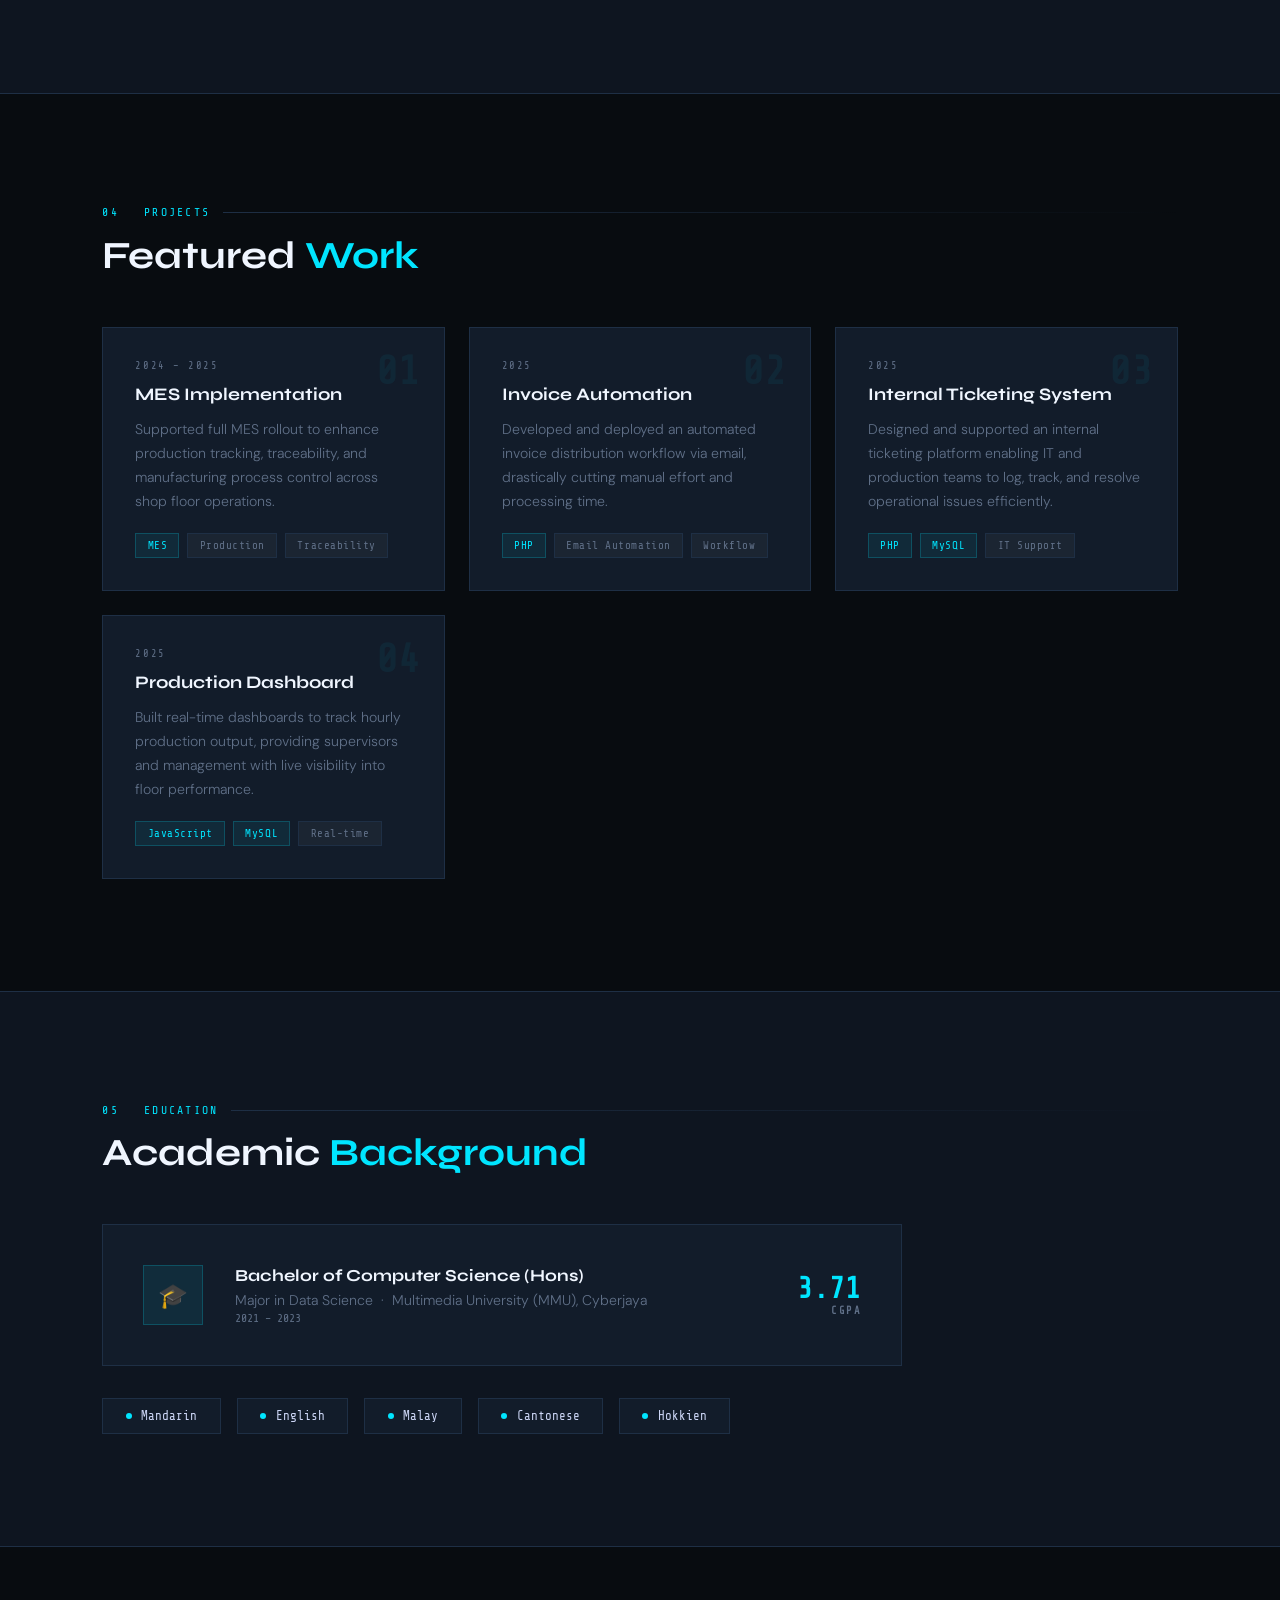
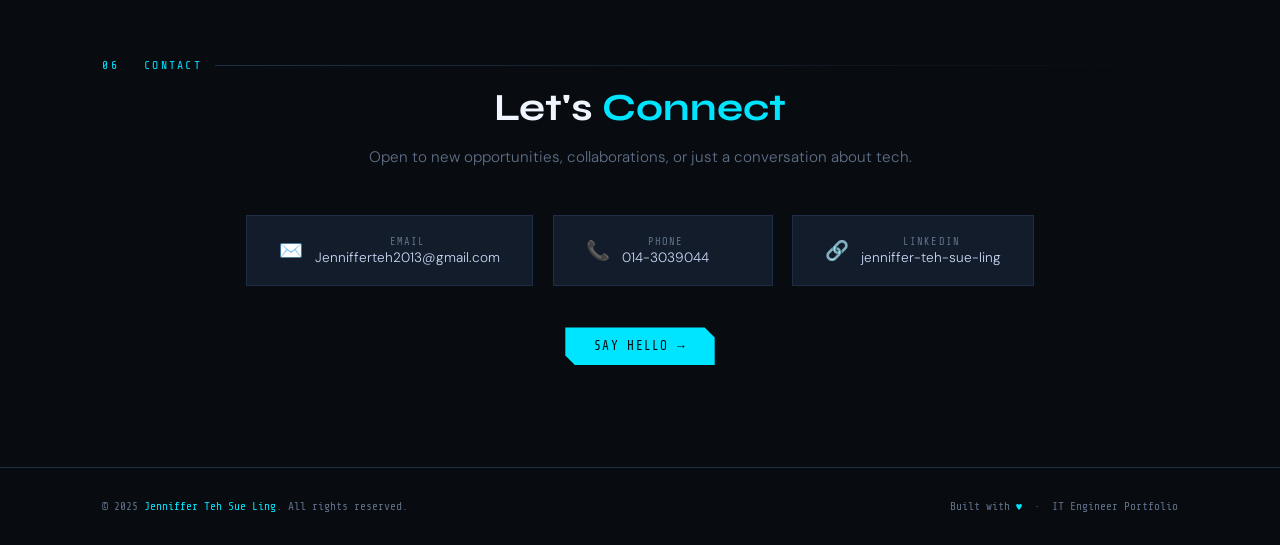
==== commit cca4ac60: "Update index.html" ====
--- a/index.html
+++ b/index.html
@@ -181,6 +181,14 @@
       display: flex; align-items: center; justify-content: center;
       overflow: hidden;
     }
+
+    .profile-img {
+      width: 100%;
+      height: 100%;
+      object-fit: cover;
+      object-position: center top;
+      display: block;
+    }
     .photo-placeholder {
       font-family: var(--mono);
       font-size: .75rem;
@@ -204,7 +212,7 @@
       display: flex; align-items: center; gap: .5rem;
     }
     .stat-chip span { color: var(--muted); }
-
+    
     /* ── SECTION HEADERS ── */
     .section-label {
       font-family: var(--mono);
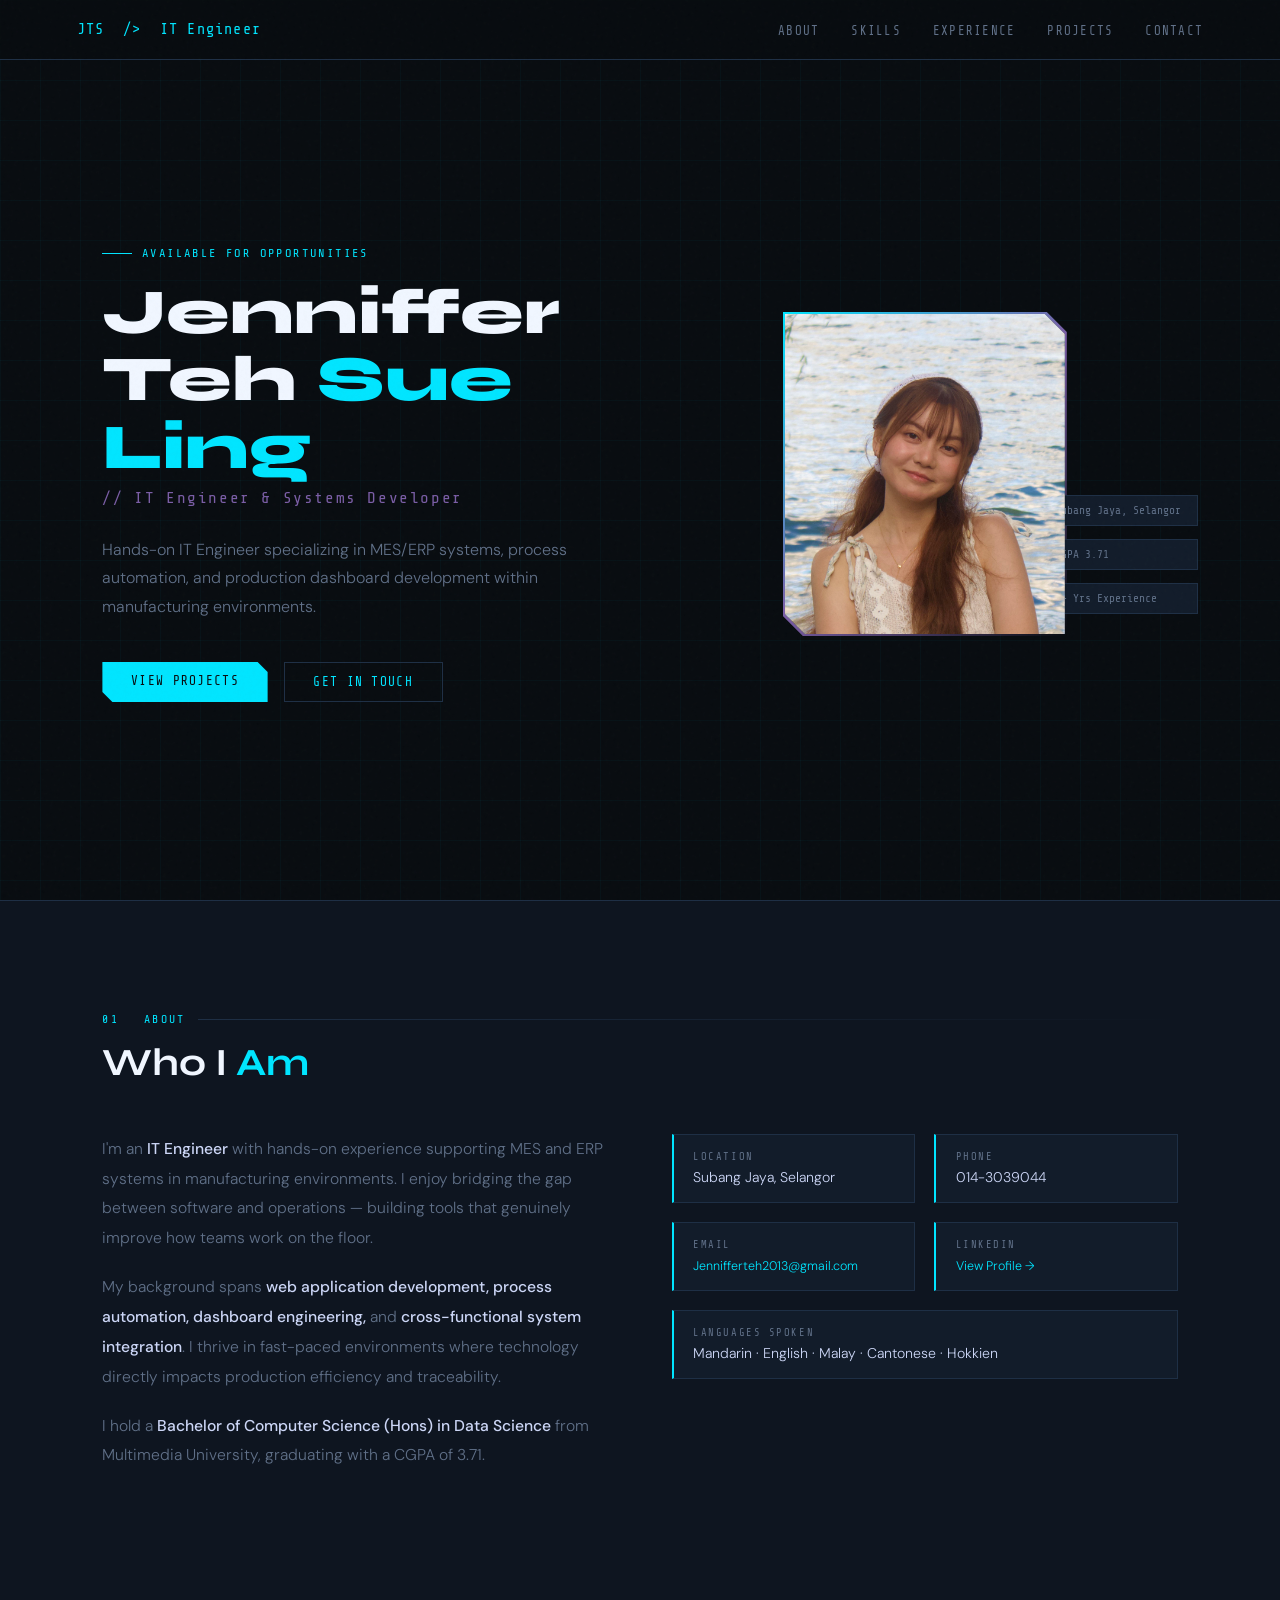
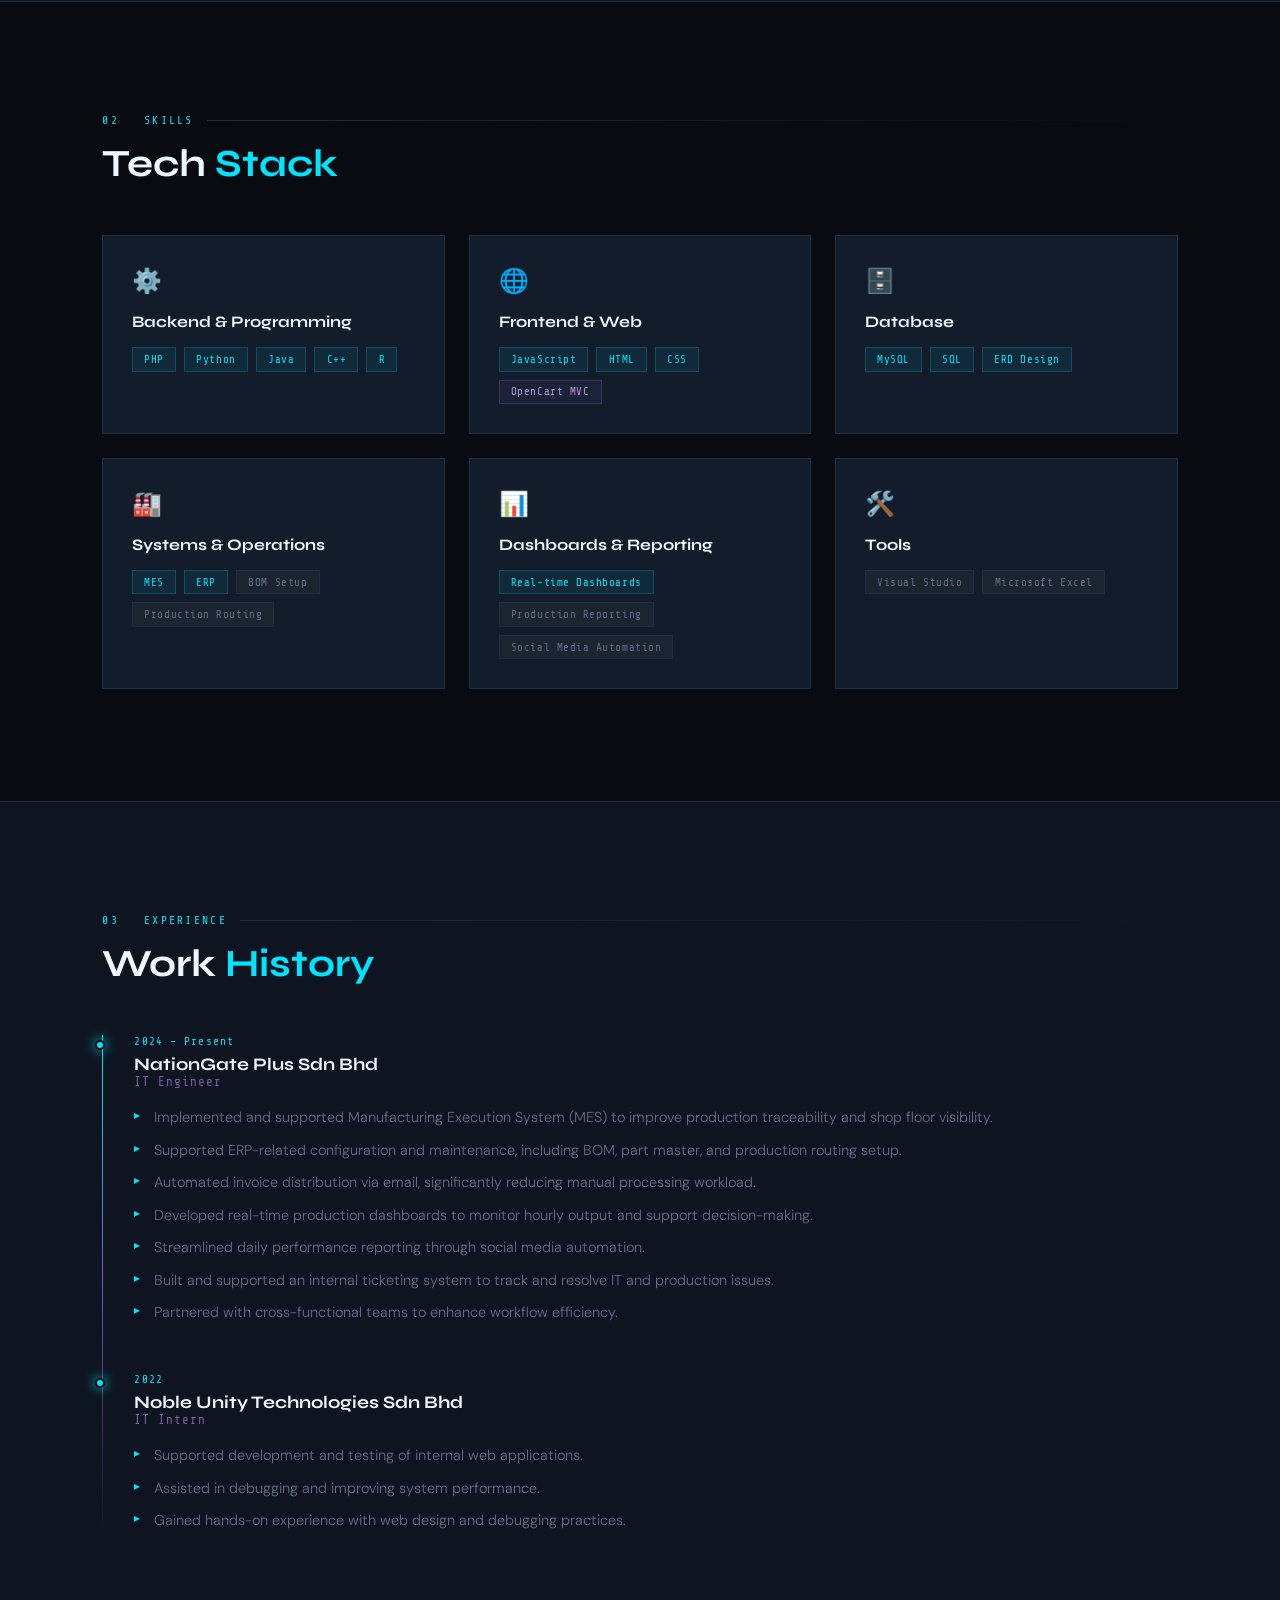
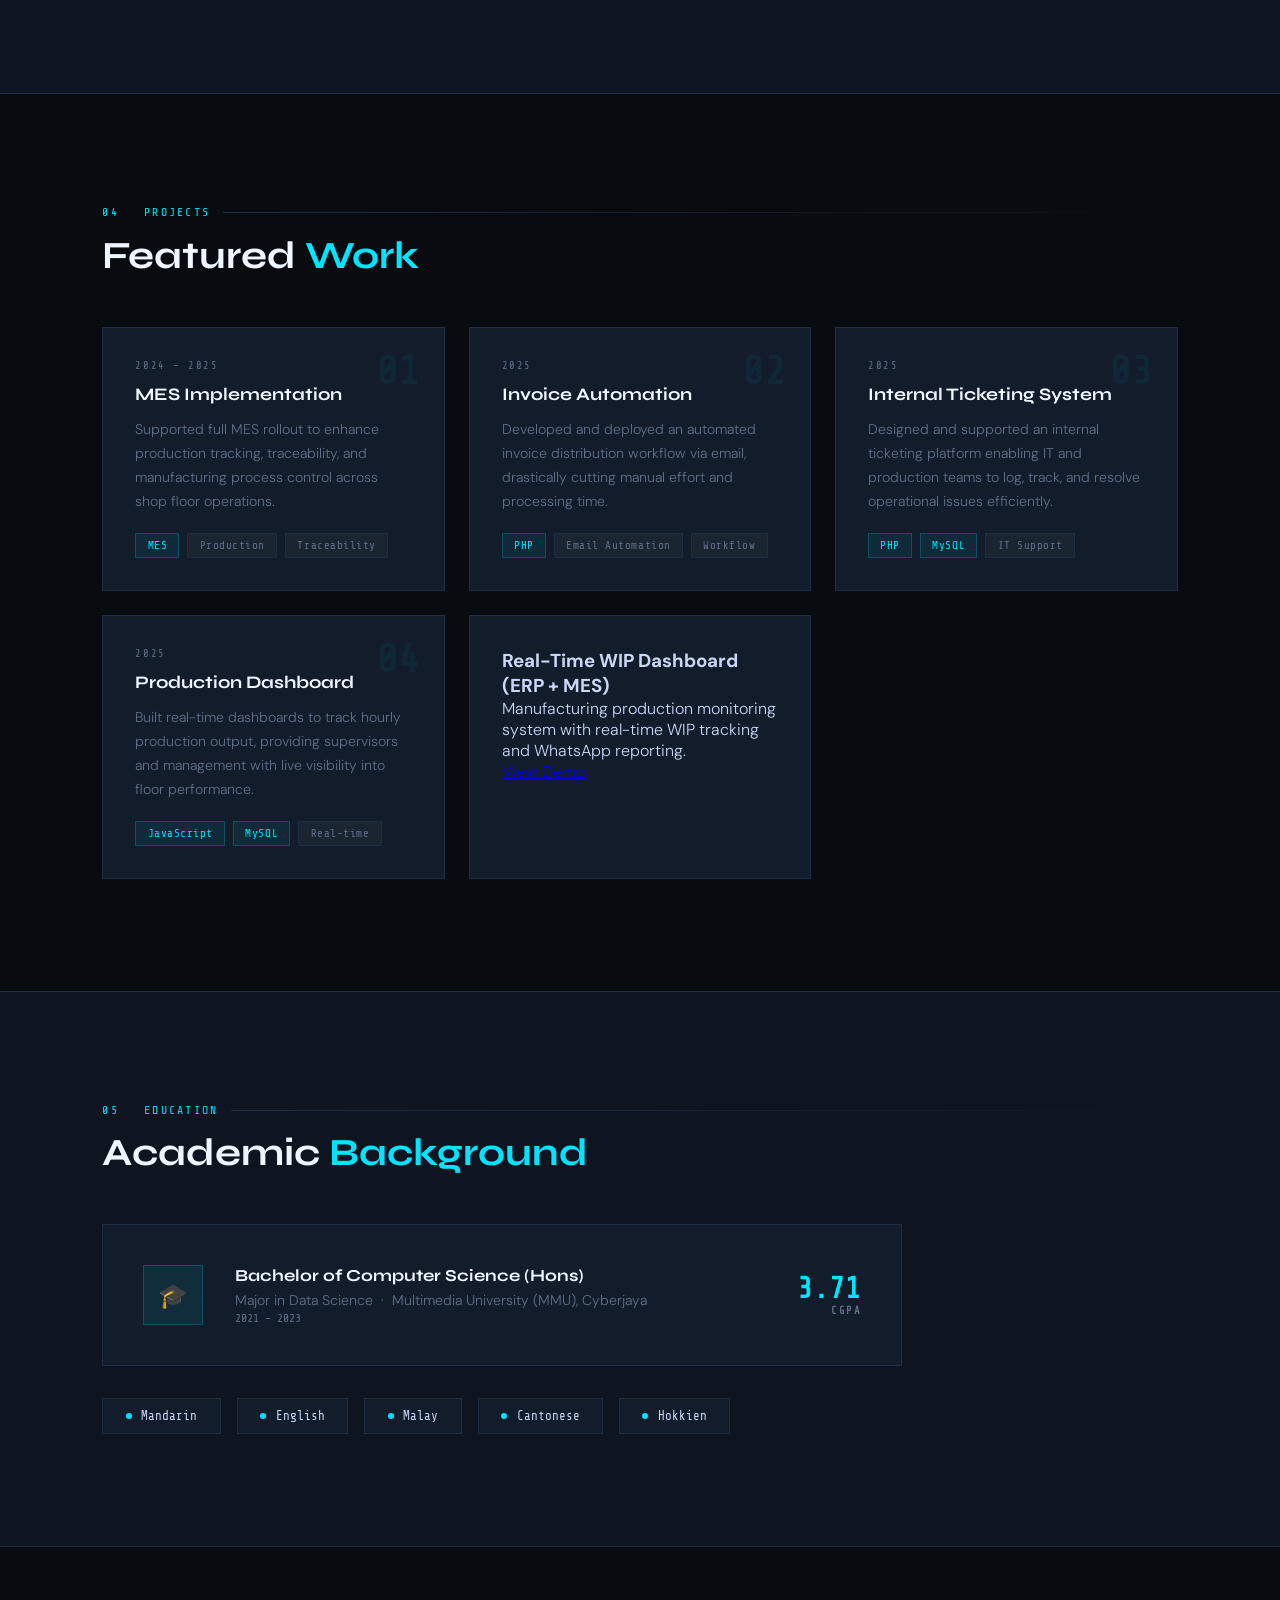
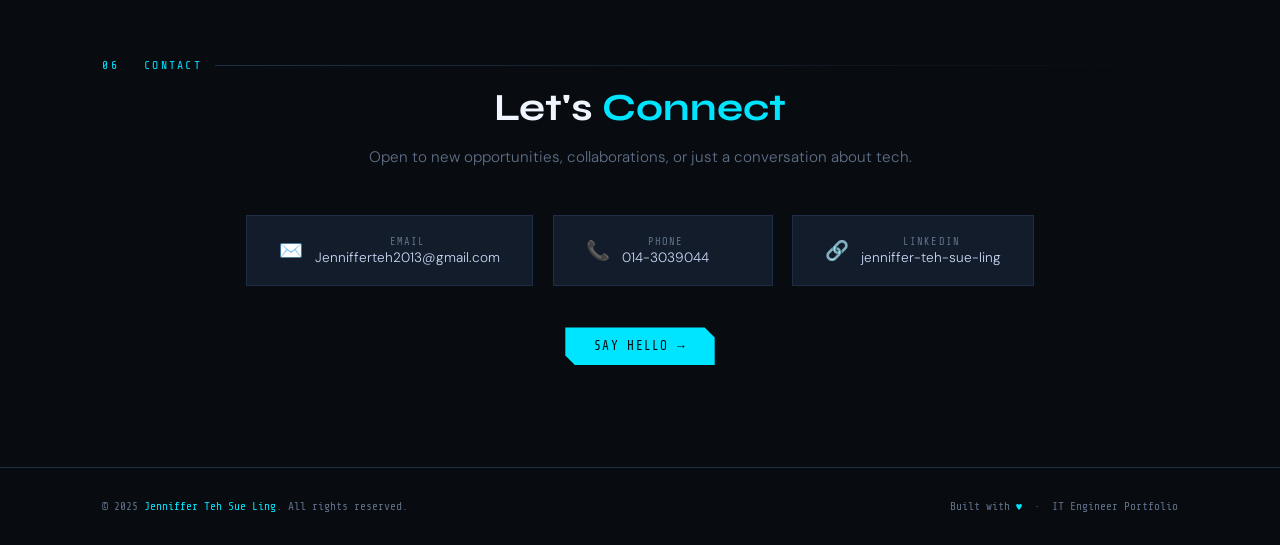
==== commit 44510e29: "Update index.html" ====
--- a/index.html
+++ b/index.html
@@ -807,6 +807,16 @@
       </div>
     </div>
 
+      <div class="project-card">
+      <h3>Real-Time WIP Dashboard (ERP + MES)</h3>
+      <p>Manufacturing production monitoring system with real-time WIP tracking and WhatsApp reporting.</p>
+
+      <a href="projects/wip-dashboard/dashboard.php?mode=demo" class="btn">
+        View Demo
+      </a>
+
+    </div>
+
   </div>
 </section>
 
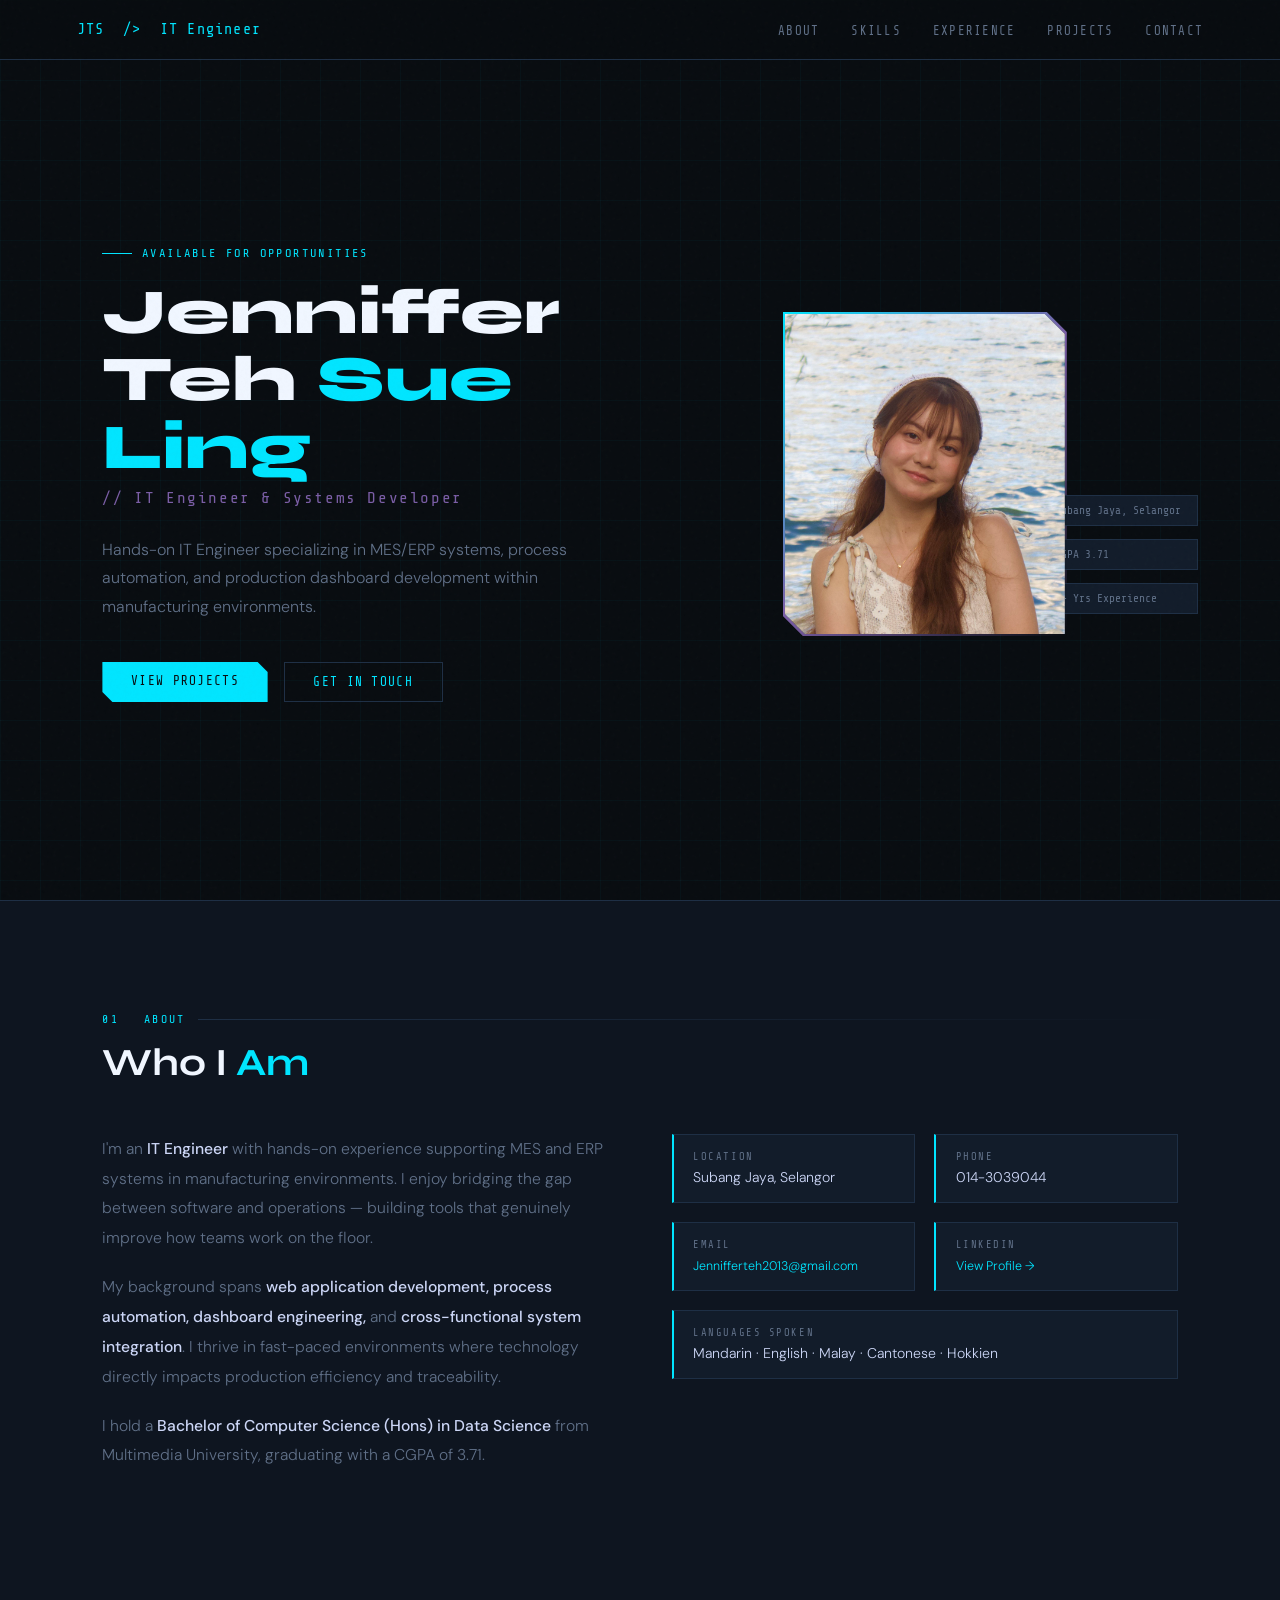
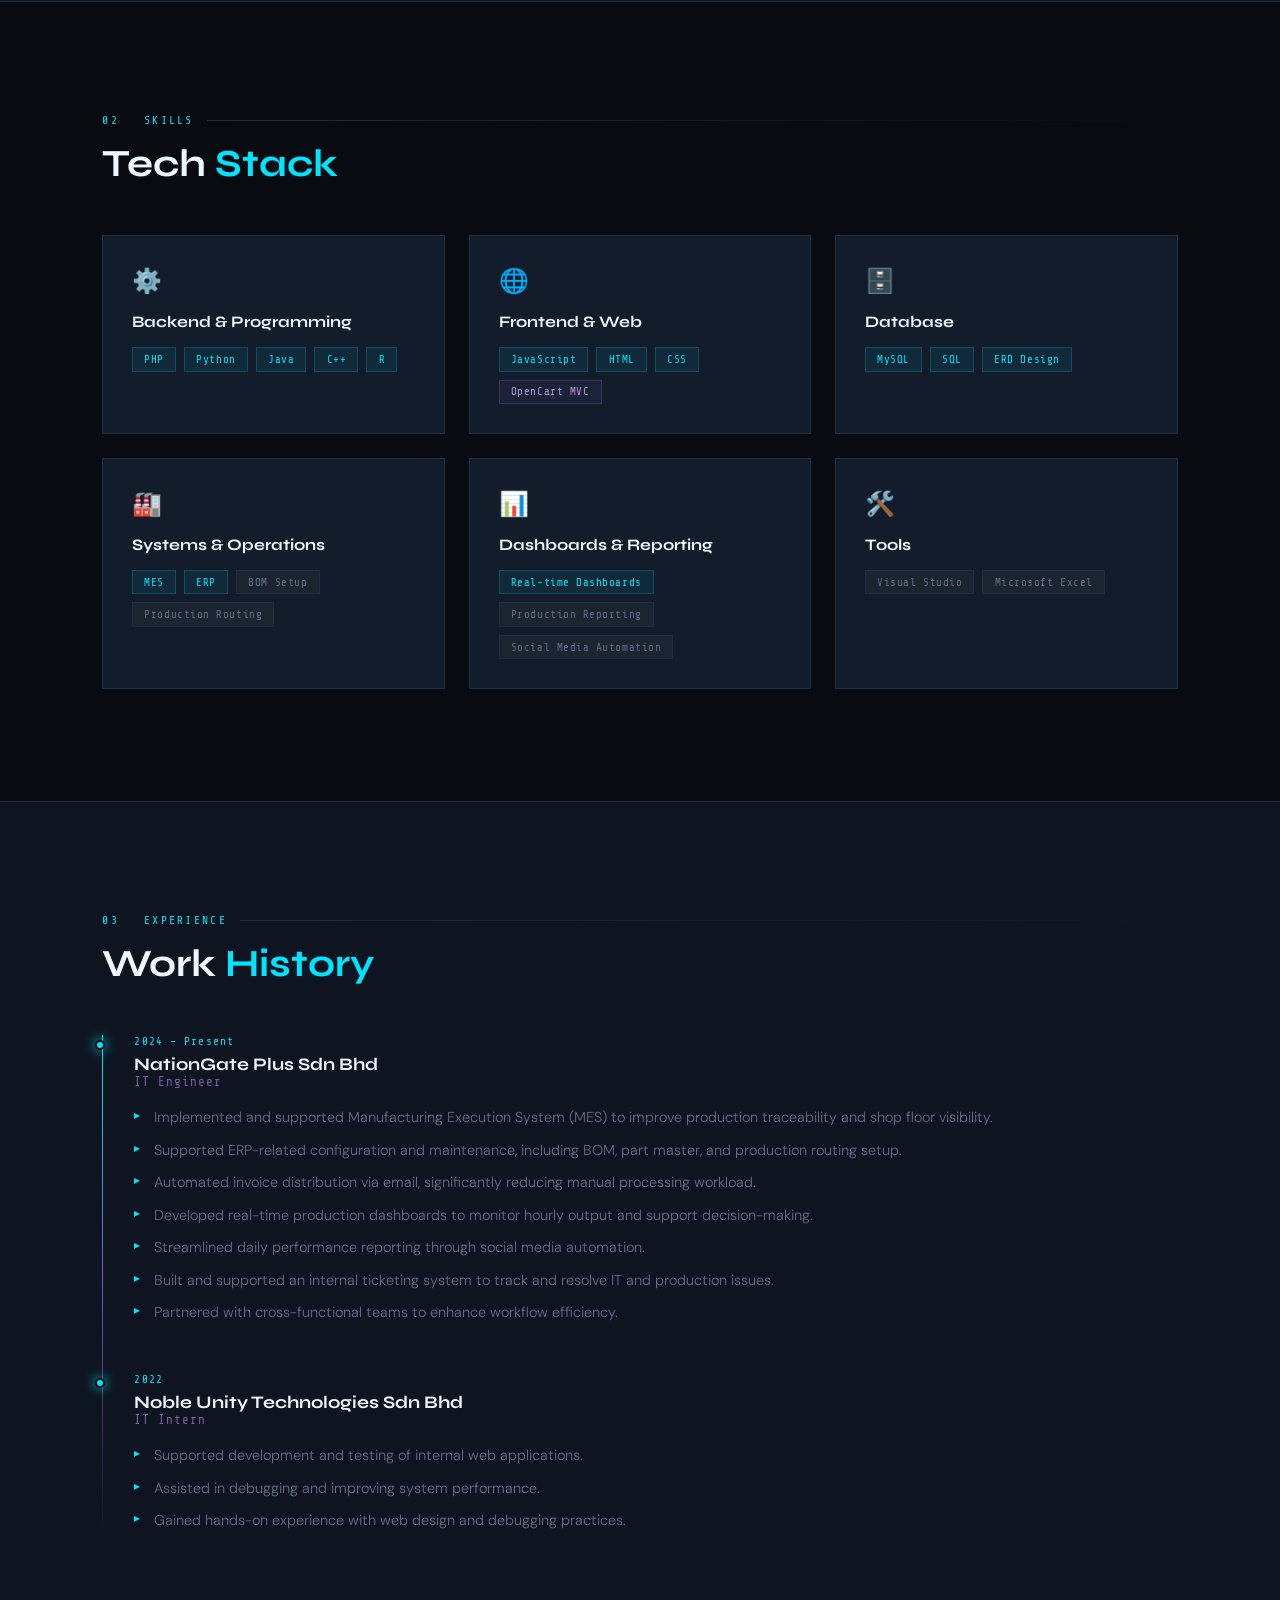
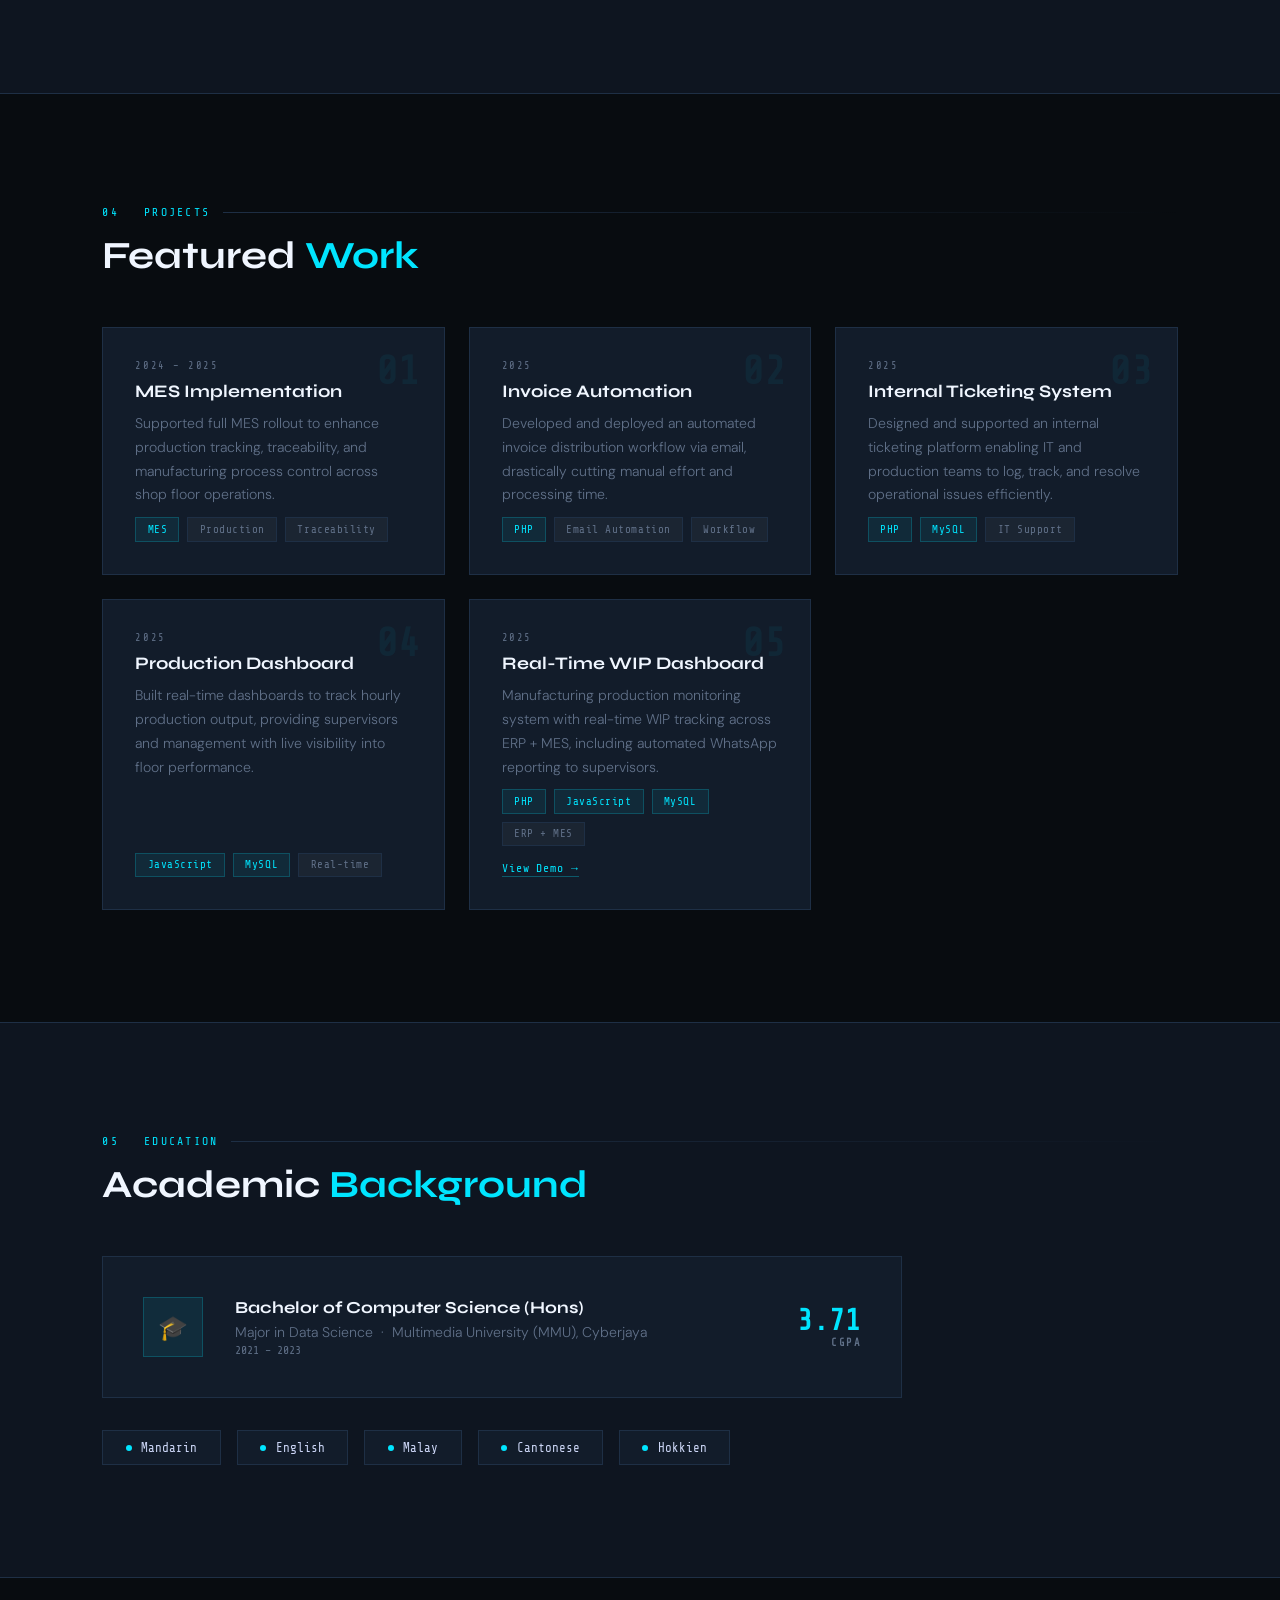
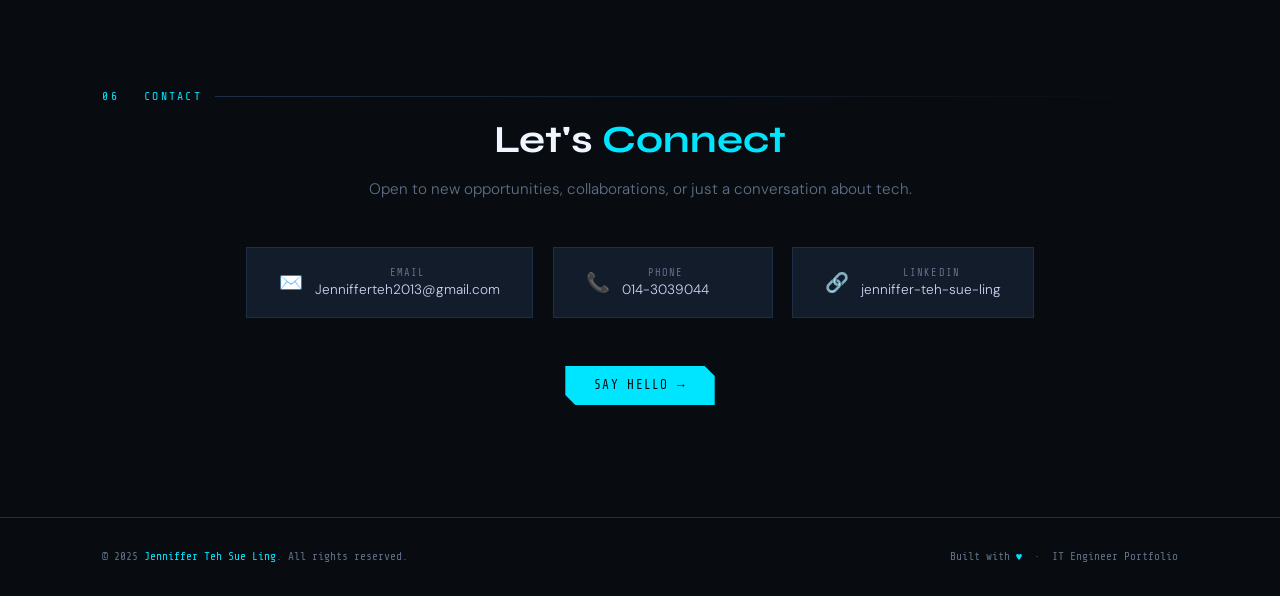
==== commit 5acbfdfe: "Update index.html" ====
--- a/index.html
+++ b/index.html
@@ -9,18 +9,18 @@
     *, *::before, *::after { box-sizing: border-box; margin: 0; padding: 0; }
 
     :root {
-      --bg:        #080c10;
-      --surface:   #0e1520;
-      --card:      #121c2a;
-      --border:    #1e2f45;
-      --accent:    #00e5ff;
-      --accent2:   #7b5ea7;
-      --text:      #ccd6f6;
-      --muted:     #607088;
-      --white:     #f0f6ff;
-      --mono:      'Share Tech Mono', monospace;
-      --head:      'Syne', sans-serif;
-      --body:      'DM Sans', sans-serif;
+      --bg:      #080c10;
+      --surface: #0e1520;
+      --card:    #121c2a;
+      --border:  #1e2f45;
+      --accent:  #00e5ff;
+      --accent2: #7b5ea7;
+      --text:    #ccd6f6;
+      --muted:   #607088;
+      --white:   #f0f6ff;
+      --mono:    'Share Tech Mono', monospace;
+      --head:    'Syne', sans-serif;
+      --body:    'DM Sans', sans-serif;
     }
 
     html { scroll-behavior: smooth; }
@@ -77,6 +77,26 @@
     }
     .nav-links a:hover { color: var(--accent); }
 
+    /* ── HAMBURGER (mobile) ── */
+    .nav-hamburger {
+      display: none;
+      flex-direction: column;
+      gap: 5px;
+      cursor: pointer;
+      padding: 4px;
+      background: none;
+      border: none;
+    }
+    .nav-hamburger span {
+      display: block;
+      width: 22px; height: 2px;
+      background: var(--accent);
+      transition: transform .3s, opacity .3s;
+    }
+    .nav-hamburger.open span:nth-child(1) { transform: translateY(7px) rotate(45deg); }
+    .nav-hamburger.open span:nth-child(2) { opacity: 0; }
+    .nav-hamburger.open span:nth-child(3) { transform: translateY(-7px) rotate(-45deg); }
+
     /* ── SECTIONS ── */
     section { position: relative; z-index: 1; }
 
@@ -137,6 +157,7 @@
       text-decoration: none;
       clip-path: polygon(0 0, calc(100% - 10px) 0, 100% 10px, 100% 100%, 10px 100%, 0 calc(100% - 10px));
       transition: opacity .3s;
+      display: inline-block;
     }
     .btn-primary:hover { opacity: .85; }
     .btn-outline {
@@ -151,6 +172,7 @@
       cursor: pointer;
       text-decoration: none;
       transition: border-color .3s, color .3s;
+      display: inline-block;
     }
     .btn-outline:hover { border-color: var(--accent); }
 
@@ -181,23 +203,10 @@
       display: flex; align-items: center; justify-content: center;
       overflow: hidden;
     }
-
     .profile-img {
-      width: 100%;
-      height: 100%;
-      object-fit: cover;
-      object-position: center top;
-      display: block;
-    }
-    .photo-placeholder {
-      font-family: var(--mono);
-      font-size: .75rem;
-      color: var(--muted);
-      text-align: center;
-      line-height: 2;
-    }
-    .photo-placeholder svg { width: 60px; height: 60px; margin-bottom: .5rem; }
-
+      width: 100%; height: 100%;
+      object-fit: cover; object-position: center top; display: block;
+    }
     .hero-stats {
       position: absolute; right: -20px; bottom: 20px;
       display: flex; flex-direction: column; gap: .8rem;
@@ -212,7 +221,7 @@
       display: flex; align-items: center; gap: .5rem;
     }
     .stat-chip span { color: var(--muted); }
-    
+
     /* ── SECTION HEADERS ── */
     .section-label {
       font-family: var(--mono);
@@ -302,9 +311,7 @@
       transition: transform .4s;
     }
     .skill-card:hover::before { transform: scaleX(1); }
-    .skill-card-icon {
-      font-size: 1.5rem; margin-bottom: 1rem;
-    }
+    .skill-card-icon { font-size: 1.5rem; margin-bottom: 1rem; }
     .skill-card-title {
       font-family: var(--head);
       font-weight: 700;
@@ -405,6 +412,9 @@
       position: relative;
       overflow: hidden;
       transition: border-color .3s, transform .3s;
+      display: flex;
+      flex-direction: column;
+      gap: .6rem;
     }
     .project-card:hover { border-color: var(--accent2); transform: translateY(-5px); }
     .project-year {
@@ -412,20 +422,18 @@
       font-size: .65rem;
       color: var(--muted);
       letter-spacing: .15em;
-      margin-bottom: .8rem;
     }
     .project-title {
       font-family: var(--head);
       font-weight: 700;
       font-size: 1.1rem;
       color: var(--white);
-      margin-bottom: .8rem;
     }
     .project-desc {
       font-size: .88rem;
       line-height: 1.7;
       color: var(--muted);
-      margin-bottom: 1.2rem;
+      flex: 1;
     }
     .project-num {
       position: absolute; top: 1.5rem; right: 1.5rem;
@@ -435,6 +443,21 @@
       font-weight: 800;
       line-height: 1;
     }
+    /* project link styled consistently */
+    .project-link {
+      margin-top: .4rem;
+      display: inline-block;
+      font-family: var(--mono);
+      font-size: .72rem;
+      color: var(--accent);
+      text-decoration: none;
+      letter-spacing: .08em;
+      border-bottom: 1px solid rgba(0,229,255,.3);
+      padding-bottom: 1px;
+      transition: border-color .3s;
+      align-self: flex-start;
+    }
+    .project-link:hover { border-color: var(--accent); }
 
     /* ── EDUCATION ── */
     #education {
@@ -467,13 +490,8 @@
       color: var(--white);
       margin-bottom: .3rem;
     }
-    .edu-school {
-      font-size: .88rem; color: var(--muted); margin-bottom: .2rem;
-    }
-    .edu-period {
-      font-family: var(--mono);
-      font-size: .72rem; color: var(--muted);
-    }
+    .edu-school { font-size: .88rem; color: var(--muted); margin-bottom: .2rem; }
+    .edu-period { font-family: var(--mono); font-size: .72rem; color: var(--muted); }
     .edu-cgpa {
       font-family: var(--mono);
       font-size: 1.8rem;
@@ -490,9 +508,7 @@
     }
 
     /* ── LANGUAGES ── */
-    .lang-row {
-      display: flex; flex-wrap: wrap; gap: 1rem; margin-top: 2rem;
-    }
+    .lang-row { display: flex; flex-wrap: wrap; gap: 1rem; margin-top: 2rem; }
     .lang-chip {
       padding: .6rem 1.4rem;
       background: var(--card);
@@ -512,7 +528,7 @@
     /* ── CONTACT ── */
     #contact { padding: 7rem 8%; text-align: center; }
     #contact .section-title { margin-bottom: 1rem; }
-    #contact p { color: var(--muted); margin-bottom: 3rem; font-size: .95rem; }
+    #contact > p { color: var(--muted); margin-bottom: 3rem; font-size: .95rem; }
     .contact-cards {
       display: flex; flex-wrap: wrap; justify-content: center; gap: 1.2rem;
       margin-bottom: 3rem;
@@ -536,10 +552,7 @@
       letter-spacing: .1em;
       margin-bottom: .1rem;
     }
-    .contact-card-value {
-      font-size: .85rem;
-      color: var(--text);
-    }
+    .contact-card-value { font-size: .85rem; color: var(--text); }
 
     /* ── FOOTER ── */
     footer {
@@ -557,24 +570,38 @@
       opacity: 0; transform: translateY(30px);
       animation: fadeUp .7s ease forwards;
     }
-    @keyframes fadeUp {
-      to { opacity: 1; transform: translateY(0); }
-    }
+    @keyframes fadeUp { to { opacity: 1; transform: translateY(0); } }
     .delay-1 { animation-delay: .15s; }
     .delay-2 { animation-delay: .3s; }
     .delay-3 { animation-delay: .45s; }
     .delay-4 { animation-delay: .6s; }
 
     /* ── RESPONSIVE ── */
-    @media(max-width: 768px) {
+    @media (max-width: 768px) {
+      .nav-hamburger { display: flex; }
+      .nav-links {
+        display: none;
+        position: fixed; top: 64px; left: 0; right: 0;
+        flex-direction: column;
+        background: rgba(8,12,16,.97);
+        border-bottom: 1px solid var(--border);
+        padding: 1.5rem 6%;
+        gap: 1.2rem;
+      }
+      .nav-links.open { display: flex; }
+      .nav-links a { font-size: .9rem; }
+
       #hero { grid-template-columns: 1fr; text-align: center; padding-top: 7rem; }
       .hero-visual { display: none; }
+      .hero-label { justify-content: center; }
+      .hero-btns { justify-content: center; }
+
       .about-grid { grid-template-columns: 1fr; }
       .info-grid { grid-template-columns: 1fr; }
       .edu-card { grid-template-columns: 1fr; text-align: center; }
       .edu-cgpa { text-align: center; }
+
       nav { padding: 1rem 5%; }
-      .nav-links { gap: 1rem; }
       footer { flex-direction: column; gap: .5rem; text-align: center; }
     }
   </style>
@@ -586,13 +613,16 @@
 <!-- NAV -->
 <nav>
   <div class="nav-logo">JTS &nbsp;/&gt;&nbsp; IT Engineer</div>
-  <ul class="nav-links">
-    <li><a href="#about">About</a></li>
-    <li><a href="#skills">Skills</a></li>
-    <li><a href="#experience">Experience</a></li>
-    <li><a href="#projects">Projects</a></li>
-    <li><a href="#contact">Contact</a></li>
+  <ul class="nav-links" id="navLinks">
+    <li><a href="#about"      onclick="closeMenu()">About</a></li>
+    <li><a href="#skills"     onclick="closeMenu()">Skills</a></li>
+    <li><a href="#experience" onclick="closeMenu()">Experience</a></li>
+    <li><a href="#projects"   onclick="closeMenu()">Projects</a></li>
+    <li><a href="#contact"    onclick="closeMenu()">Contact</a></li>
   </ul>
+  <button class="nav-hamburger" id="hamburger" aria-label="Toggle menu" onclick="toggleMenu()">
+    <span></span><span></span><span></span>
+  </button>
 </nav>
 
 <!-- HERO -->
@@ -606,14 +636,14 @@
     </p>
     <div class="hero-btns fade-up delay-4">
       <a href="#projects" class="btn-primary">View Projects</a>
-      <a href="#contact" class="btn-outline">Get In Touch</a>
+      <a href="#contact"  class="btn-outline">Get In Touch</a>
     </div>
   </div>
 
   <div class="hero-visual fade-up delay-2">
     <div class="photo-frame">
       <div class="photo-inner">
-       <img src="images/profile.jpg" class="profile-img" alt="Jenniffer">
+        <img src="images/profile.jpg" class="profile-img" alt="Jenniffer Teh Sue Ling">
       </div>
     </div>
     <div class="hero-stats">
@@ -649,7 +679,7 @@
       </div>
       <div class="info-item">
         <div class="info-label">LinkedIn</div>
-        <div class="info-value"><a href="https://www.linkedin.com/in/jenniffer-teh-sue-ling-120233326/" target="_blank">View Profile →</a></div>
+        <div class="info-value"><a href="https://www.linkedin.com/in/jenniffer-teh-sue-ling-120233326/" target="_blank" rel="noopener">View Profile →</a></div>
       </div>
       <div class="info-item" style="grid-column: span 2;">
         <div class="info-label">Languages Spoken</div>
@@ -666,47 +696,38 @@
   <div class="skills-grid">
     <div class="skill-card">
       <div class="skill-card-icon">⚙️</div>
-      <div class="skill-card-title">Backend & Programming</div>
-      <div class="skill-tags">
-        <span class="tag">PHP</span>
-        <span class="tag">Python</span>
-        <span class="tag">Java</span>
-        <span class="tag">C++</span>
-        <span class="tag">R</span>
+      <div class="skill-card-title">Backend &amp; Programming</div>
+      <div class="skill-tags">
+        <span class="tag">PHP</span><span class="tag">Python</span>
+        <span class="tag">Java</span><span class="tag">C++</span><span class="tag">R</span>
       </div>
     </div>
     <div class="skill-card">
       <div class="skill-card-icon">🌐</div>
-      <div class="skill-card-title">Frontend & Web</div>
-      <div class="skill-tags">
-        <span class="tag">JavaScript</span>
-        <span class="tag">HTML</span>
-        <span class="tag">CSS</span>
-        <span class="tag purple">OpenCart MVC</span>
+      <div class="skill-card-title">Frontend &amp; Web</div>
+      <div class="skill-tags">
+        <span class="tag">JavaScript</span><span class="tag">HTML</span>
+        <span class="tag">CSS</span><span class="tag purple">OpenCart MVC</span>
       </div>
     </div>
     <div class="skill-card">
       <div class="skill-card-icon">🗄️</div>
       <div class="skill-card-title">Database</div>
       <div class="skill-tags">
-        <span class="tag">MySQL</span>
-        <span class="tag">SQL</span>
-        <span class="tag">ERD Design</span>
+        <span class="tag">MySQL</span><span class="tag">SQL</span><span class="tag">ERD Design</span>
       </div>
     </div>
     <div class="skill-card">
       <div class="skill-card-icon">🏭</div>
-      <div class="skill-card-title">Systems & Operations</div>
-      <div class="skill-tags">
-        <span class="tag">MES</span>
-        <span class="tag">ERP</span>
-        <span class="tag grey">BOM Setup</span>
-        <span class="tag grey">Production Routing</span>
+      <div class="skill-card-title">Systems &amp; Operations</div>
+      <div class="skill-tags">
+        <span class="tag">MES</span><span class="tag">ERP</span>
+        <span class="tag grey">BOM Setup</span><span class="tag grey">Production Routing</span>
       </div>
     </div>
     <div class="skill-card">
       <div class="skill-card-icon">📊</div>
-      <div class="skill-card-title">Dashboards & Reporting</div>
+      <div class="skill-card-title">Dashboards &amp; Reporting</div>
       <div class="skill-tags">
         <span class="tag">Real-time Dashboards</span>
         <span class="tag grey">Production Reporting</span>
@@ -717,8 +738,7 @@
       <div class="skill-card-icon">🛠️</div>
       <div class="skill-card-title">Tools</div>
       <div class="skill-tags">
-        <span class="tag grey">Visual Studio</span>
-        <span class="tag grey">Microsoft Excel</span>
+        <span class="tag grey">Visual Studio</span><span class="tag grey">Microsoft Excel</span>
       </div>
     </div>
   </div>
@@ -807,14 +827,19 @@
       </div>
     </div>
 
-      <div class="project-card">
-      <h3>Real-Time WIP Dashboard (ERP + MES)</h3>
-      <p>Manufacturing production monitoring system with real-time WIP tracking and WhatsApp reporting.</p>
-
-      <a href="projects/wip-dashboard/dashboard.php?mode=demo" class="btn">
-        View Demo
+    <!-- ✅ FIXED: was an unstyled, broken card — now consistent with the rest -->
+    <div class="project-card">
+      <div class="project-num">05</div>
+      <div class="project-year">2025</div>
+      <div class="project-title">Real-Time WIP Dashboard</div>
+      <p class="project-desc">Manufacturing production monitoring system with real-time WIP tracking across ERP + MES, including automated WhatsApp reporting to supervisors.</p>
+      <div class="skill-tags">
+        <span class="tag">PHP</span><span class="tag">JavaScript</span>
+        <span class="tag">MySQL</span><span class="tag grey">ERP + MES</span>
+      </div>
+      <a href="projects/wip-dashboard/dashboard.html?mode=demo" class="project-link" target="_blank" rel="noopener">
+        View Demo →
       </a>
-
     </div>
 
   </div>
@@ -863,7 +888,7 @@
         <div class="contact-card-value">014-3039044</div>
       </div>
     </a>
-    <a class="contact-card" href="https://www.linkedin.com/in/jenniffer-teh-sue-ling-120233326/" target="_blank">
+    <a class="contact-card" href="https://www.linkedin.com/in/jenniffer-teh-sue-ling-120233326/" target="_blank" rel="noopener">
       <div class="contact-card-icon">🔗</div>
       <div>
         <div class="contact-card-label">LinkedIn</div>
@@ -881,22 +906,56 @@
 </footer>
 
 <script>
-  // Scroll-triggered fade-in for sections
+  // ── Mobile menu ────────────────────────────────────────────────────────────
+  function toggleMenu() {
+    const nav  = document.getElementById('navLinks');
+    const btn  = document.getElementById('hamburger');
+    const open = nav.classList.toggle('open');
+    btn.classList.toggle('open', open);
+    btn.setAttribute('aria-expanded', open);
+  }
+  function closeMenu() {
+    document.getElementById('navLinks').classList.remove('open');
+    document.getElementById('hamburger').classList.remove('open');
+  }
+  // Close menu when clicking outside
+  document.addEventListener('click', e => {
+    if (!e.target.closest('nav')) closeMenu();
+  });
+
+  // ── Scroll-triggered fade-in ───────────────────────────────────────────────
   const observer = new IntersectionObserver((entries) => {
     entries.forEach(entry => {
       if (entry.isIntersecting) {
         entry.target.style.opacity = '1';
         entry.target.style.transform = 'translateY(0)';
+        observer.unobserve(entry.target); // animate once only
       }
     });
   }, { threshold: 0.1 });
 
-  document.querySelectorAll('.skill-card, .project-card, .timeline-item, .edu-card, .contact-card, .info-item').forEach(el => {
+  document.querySelectorAll(
+    '.skill-card, .project-card, .timeline-item, .edu-card, .contact-card, .info-item'
+  ).forEach(el => {
     el.style.opacity = '0';
     el.style.transform = 'translateY(24px)';
     el.style.transition = 'opacity .6s ease, transform .6s ease';
     observer.observe(el);
   });
+
+  // ── Active nav link on scroll ──────────────────────────────────────────────
+  const sections = document.querySelectorAll('section[id]');
+  const navAs    = document.querySelectorAll('.nav-links a');
+  const scrollSpy = new IntersectionObserver((entries) => {
+    entries.forEach(entry => {
+      if (entry.isIntersecting) {
+        navAs.forEach(a => a.style.color = '');
+        const active = document.querySelector(`.nav-links a[href="#${entry.target.id}"]`);
+        if (active) active.style.color = 'var(--accent)';
+      }
+    });
+  }, { rootMargin: '-40% 0px -55% 0px' });
+  sections.forEach(s => scrollSpy.observe(s));
 </script>
 </body>
 </html>
